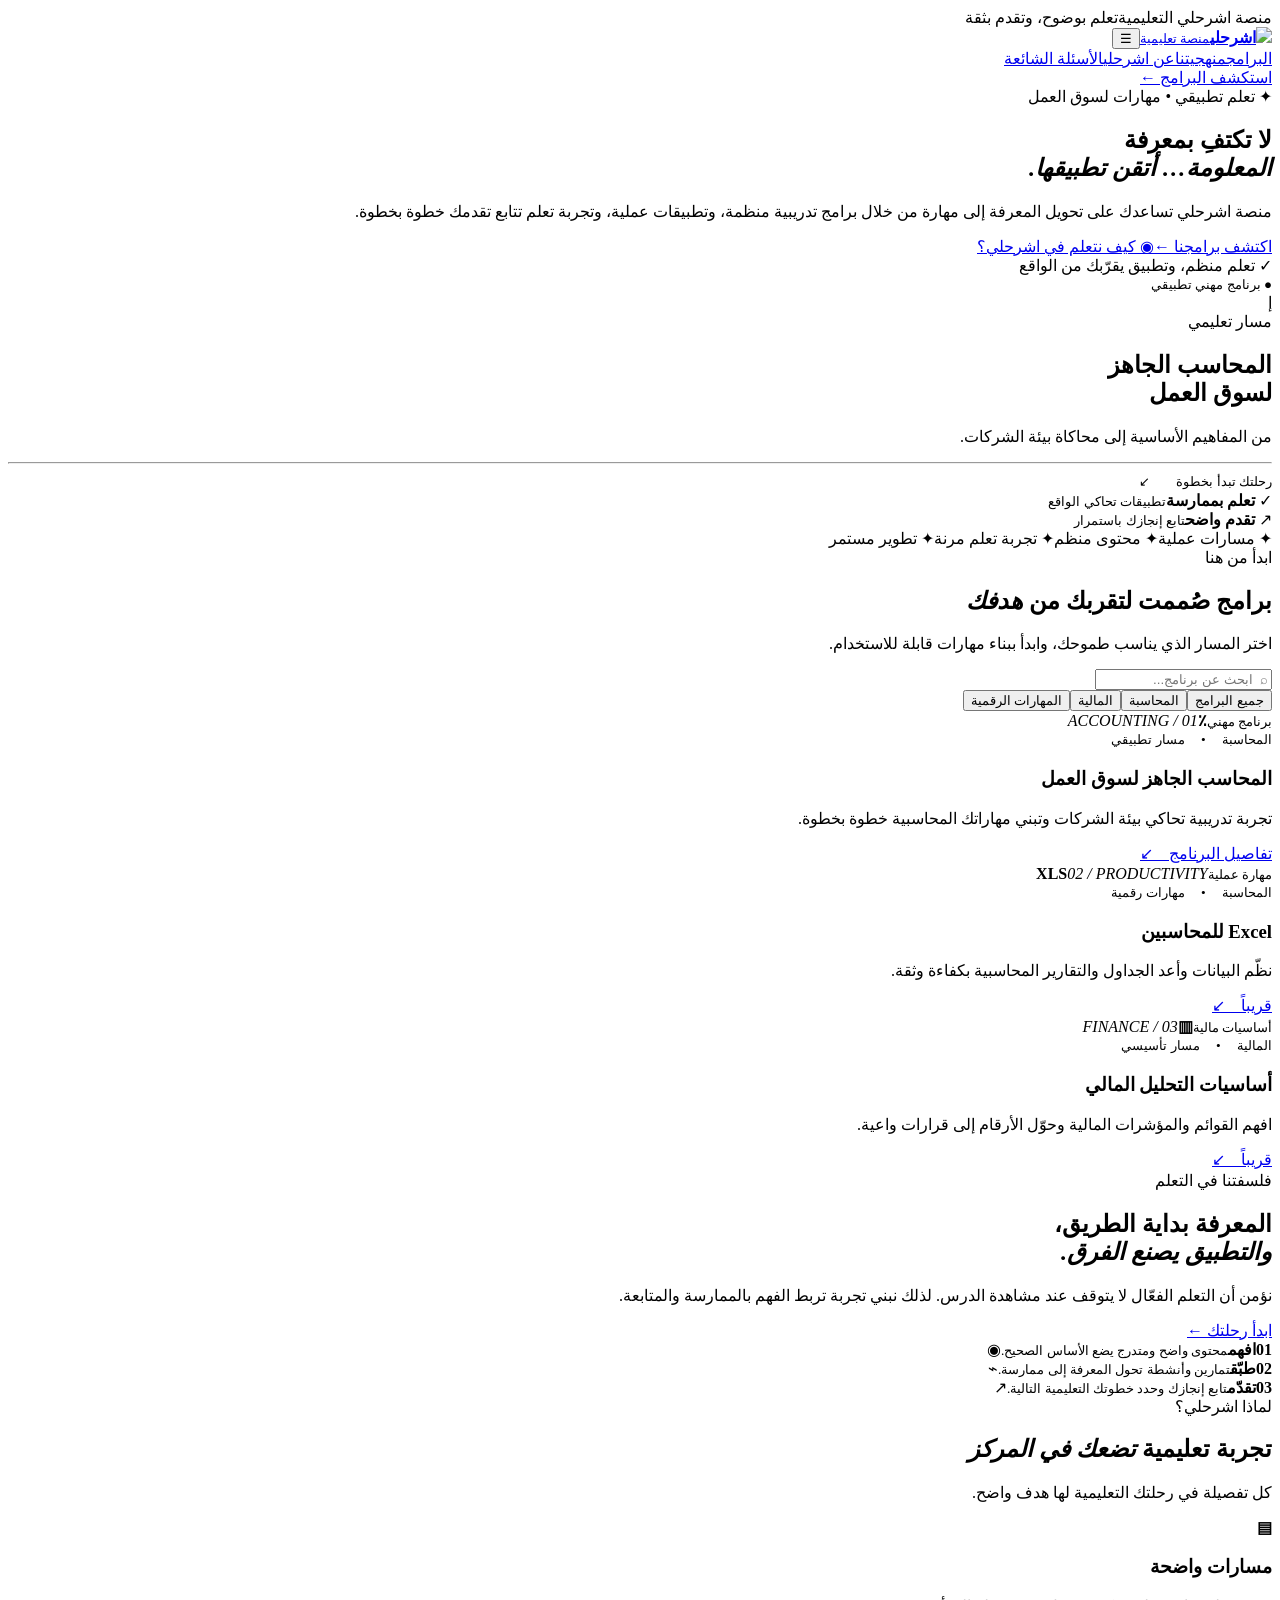
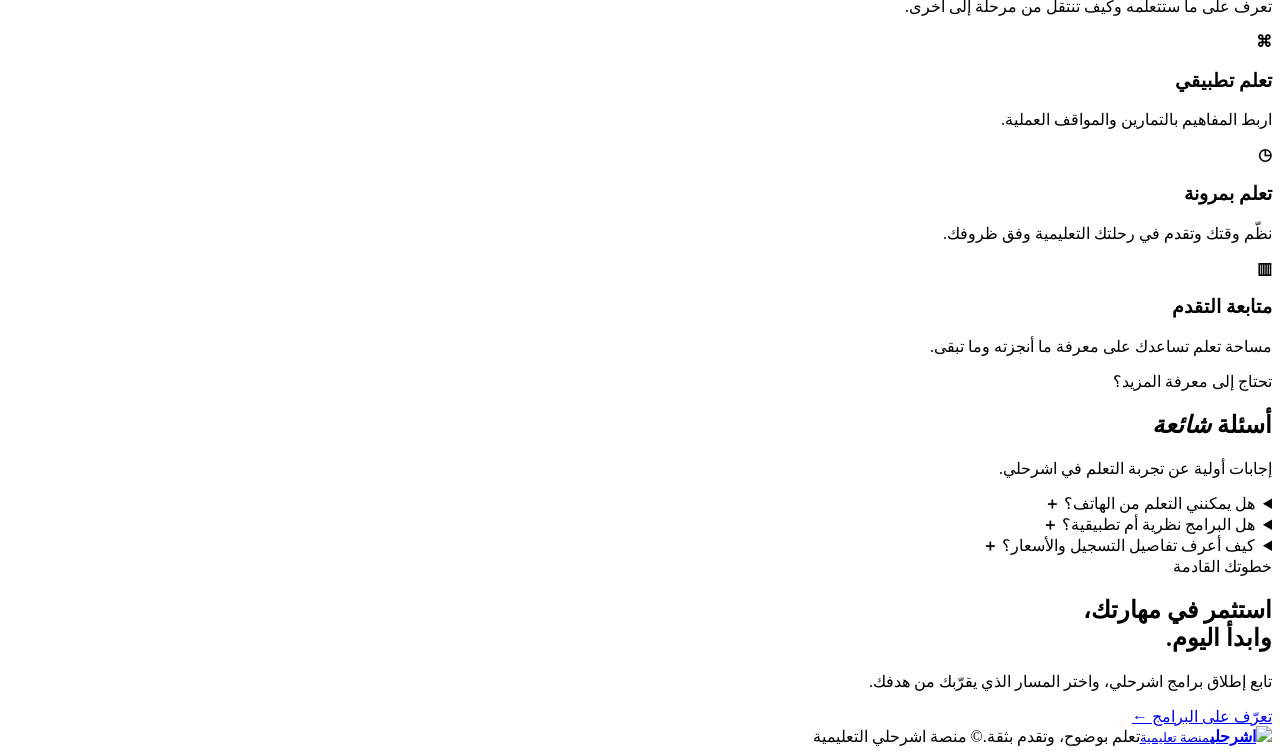
==== index.html @ 9dc8c668 "Build Eshrahli website preview" ====
<!doctype html><html lang="ar" dir="rtl"><head><meta charset="utf-8"><meta name="viewport" content="width=device-width,initial-scale=1"><meta name="theme-color" content="#0b2343"><meta name="description" content="منصة اشرحلي التعليمية"><title>اشرحلي | منصة التعليم والتدريب</title><link rel="icon" href="assets/mark.svg"><link rel="stylesheet" href="styles.css"></head><body>
<div class="top"><div class="wrap topin"><span>منصة اشرحلي التعليمية</span><span>تعلم بوضوح، وتقدم بثقة</span></div></div>
<header><div class="wrap nav"><a class="brand" href="#"><img src="assets/mark.svg"><span><b>اشرحلي</b><small>منصة تعليمية</small></span></a><button id="menu" aria-label="القائمة">☰</button><nav id="links"><a href="#programs">البرامج</a><a href="#method">منهجيتنا</a><a href="#about">عن اشرحلي</a><a href="#faq">الأسئلة الشائعة</a></nav><a class="btn primary navcta" href="#programs">استكشف البرامج ←</a></div></header>
<main><section class="hero"><div class="wrap herogrid"><div class="copy"><span class="tag">✦ تعلم تطبيقي • مهارات لسوق العمل</span><h1>لا تكتفِ بمعرفة<br><em>المعلومة… أتقن تطبيقها.</em></h1><p>منصة اشرحلي تساعدك على تحويل المعرفة إلى مهارة من خلال برامج تدريبية منظمة، وتطبيقات عملية، وتجربة تعلم تتابع تقدمك خطوة بخطوة.</p><div class="actions"><a class="btn primary" href="#programs">اكتشف برامجنا ←</a><a class="plain" href="#method">◉ كيف نتعلم في اشرحلي؟</a></div><div class="proof"><span>✓</span> تعلم منظم، وتطبيق يقرّبك من الواقع</div></div><div class="visual"><div class="ring r1"></div><div class="ring r2"></div><div class="study"><small>● برنامج مهني تطبيقي</small><div class="symbol">إ</div><label>مسار تعليمي</label><h2>المحاسب الجاهز<br>لسوق العمل</h2><p>من المفاهيم الأساسية إلى محاكاة بيئة الشركات.</p><hr><small>رحلتك تبدأ بخطوة　　↙</small></div><div class="float f1">✓ <span><b>تعلم بممارسة</b><small>تطبيقات تحاكي الواقع</small></span></div><div class="float f2">↗ <span><b>تقدم واضح</b><small>تابع إنجازك باستمرار</small></span></div></div></div><div class="bottom"><div class="wrap bottomin"><span>✦ مسارات عملية</span><span>✦ محتوى منظم</span><span>✦ تجربة تعلم مرنة</span><span>✦ تطوير مستمر</span></div></div></section>
<section class="section" id="programs"><div class="wrap"><div class="heading"><div><label>ابدأ من هنا</label><h2>برامج صُممت لتقربك من <em>هدفك</em></h2><p>اختر المسار الذي يناسب طموحك، وابدأ ببناء مهارات قابلة للاستخدام.</p></div><input id="search" placeholder="⌕  ابحث عن برنامج..."></div><div class="filters"><button class="active" data-filter="all">جميع البرامج</button><button data-filter="accounting">المحاسبة</button><button data-filter="finance">المالية</button><button data-filter="digital">المهارات الرقمية</button></div><div class="cards" id="cards">
<article data-cat="accounting" data-name="المحاسب الجاهز لسوق العمل المحاسبة"><div class="art a1"><small>برنامج مهني</small><strong>٪</strong><i>01 / ACCOUNTING</i></div><div class="info"><small>المحاسبة　 •　 مسار تطبيقي</small><h3>المحاسب الجاهز لسوق العمل</h3><p>تجربة تدريبية تحاكي بيئة الشركات وتبني مهاراتك المحاسبية خطوة بخطوة.</p><a href="#join">تفاصيل البرنامج　↙</a></div></article>
<article data-cat="accounting" data-name="excel للمحاسبين"><div class="art a2"><small>مهارة عملية</small><strong>X<span>LS</span></strong><i>02 / PRODUCTIVITY</i></div><div class="info"><small>المحاسبة　 •　 مهارات رقمية</small><h3>Excel للمحاسبين</h3><p>نظّم البيانات وأعد الجداول والتقارير المحاسبية بكفاءة وثقة.</p><a href="#join">قريباً　↙</a></div></article>
<article data-cat="finance" data-name="أساسيات التحليل المالي"><div class="art a3"><small>أساسيات مالية</small><strong>▥</strong><i>03 / FINANCE</i></div><div class="info"><small>المالية　 •　 مسار تأسيسي</small><h3>أساسيات التحليل المالي</h3><p>افهم القوائم والمؤشرات المالية وحوّل الأرقام إلى قرارات واعية.</p><a href="#join">قريباً　↙</a></div></article></div><p id="empty" hidden>لا توجد برامج تطابق بحثك حالياً.</p></div></section>
<section class="method" id="method"><div class="wrap methodgrid"><div><label>فلسفتنا في التعلم</label><h2>المعرفة بداية الطريق،<br><em>والتطبيق يصنع الفرق.</em></h2><p>نؤمن أن التعلم الفعّال لا يتوقف عند مشاهدة الدرس. لذلك نبني تجربة تربط الفهم بالممارسة والمتابعة.</p><a class="btn light" href="#join">ابدأ رحلتك ←</a></div><div class="steps"><article><b>01</b><span><strong>افهم</strong><small>محتوى واضح ومتدرج يضع الأساس الصحيح.</small></span>◉</article><article><b>02</b><span><strong>طبّق</strong><small>تمارين وأنشطة تحول المعرفة إلى ممارسة.</small></span>⌁</article><article><b>03</b><span><strong>تقدّم</strong><small>تابع إنجازك وحدد خطوتك التعليمية التالية.</small></span>↗</article></div></div></section>
<section class="section why" id="about"><div class="wrap"><div class="center"><label>لماذا اشرحلي؟</label><h2>تجربة تعليمية <em>تضعك في المركز</em></h2><p>كل تفصيلة في رحلتك التعليمية لها هدف واضح.</p></div><div class="benefits"><article><b>▤</b><h3>مسارات واضحة</h3><p>تعرف على ما ستتعلمه وكيف تنتقل من مرحلة إلى أخرى.</p></article><article><b>⌘</b><h3>تعلم تطبيقي</h3><p>اربط المفاهيم بالتمارين والمواقف العملية.</p></article><article><b>◷</b><h3>تعلم بمرونة</h3><p>نظّم وقتك وتقدم في رحلتك التعليمية وفق ظروفك.</p></article><article><b>▥</b><h3>متابعة التقدم</h3><p>مساحة تعلم تساعدك على معرفة ما أنجزته وما تبقى.</p></article></div></div></section>
<section class="section faq" id="faq"><div class="wrap faqgrid"><div><label>تحتاج إلى معرفة المزيد؟</label><h2>أسئلة <em>شائعة</em></h2><p>إجابات أولية عن تجربة التعلم في اشرحلي.</p></div><div><details><summary>هل يمكنني التعلم من الهاتف؟ <b>＋</b></summary><p>يجري تصميم المنصة لتكون متوافقة مع الهواتف والأجهزة اللوحية وأجهزة الكمبيوتر.</p></details><details><summary>هل البرامج نظرية أم تطبيقية؟ <b>＋</b></summary><p>توجه اشرحلي هو الجمع بين الشرح المنظم والتطبيق العملي، وتختلف التفاصيل بحسب كل برنامج.</p></details><details><summary>كيف أعرف تفاصيل التسجيل والأسعار؟ <b>＋</b></summary><p>ستُعرض تفاصيل التسجيل والأسعار عند اعتماد البرامج وفتح التسجيل رسمياً.</p></details></div></div></section>
<section class="join" id="join"><div class="wrap joinbox"><div><label>خطوتك القادمة</label><h2>استثمر في مهارتك،<br>وابدأ اليوم.</h2><p>تابع إطلاق برامج اشرحلي، واختر المسار الذي يقرّبك من هدفك.</p></div><a class="btn light" href="#programs">تعرّف على البرامج ←</a></div></section></main>
<footer><div class="wrap foot"><a class="brand" href="#"><img src="assets/mark.svg"><span><b>اشرحلي</b><small>منصة تعليمية</small></span></a><span>تعلم بوضوح، وتقدم بثقة.</span><span>© <b id="year"></b> منصة اشرحلي التعليمية</span></div></footer><div class="toast" id="toast"></div><script src="app.js"></script></body></html>
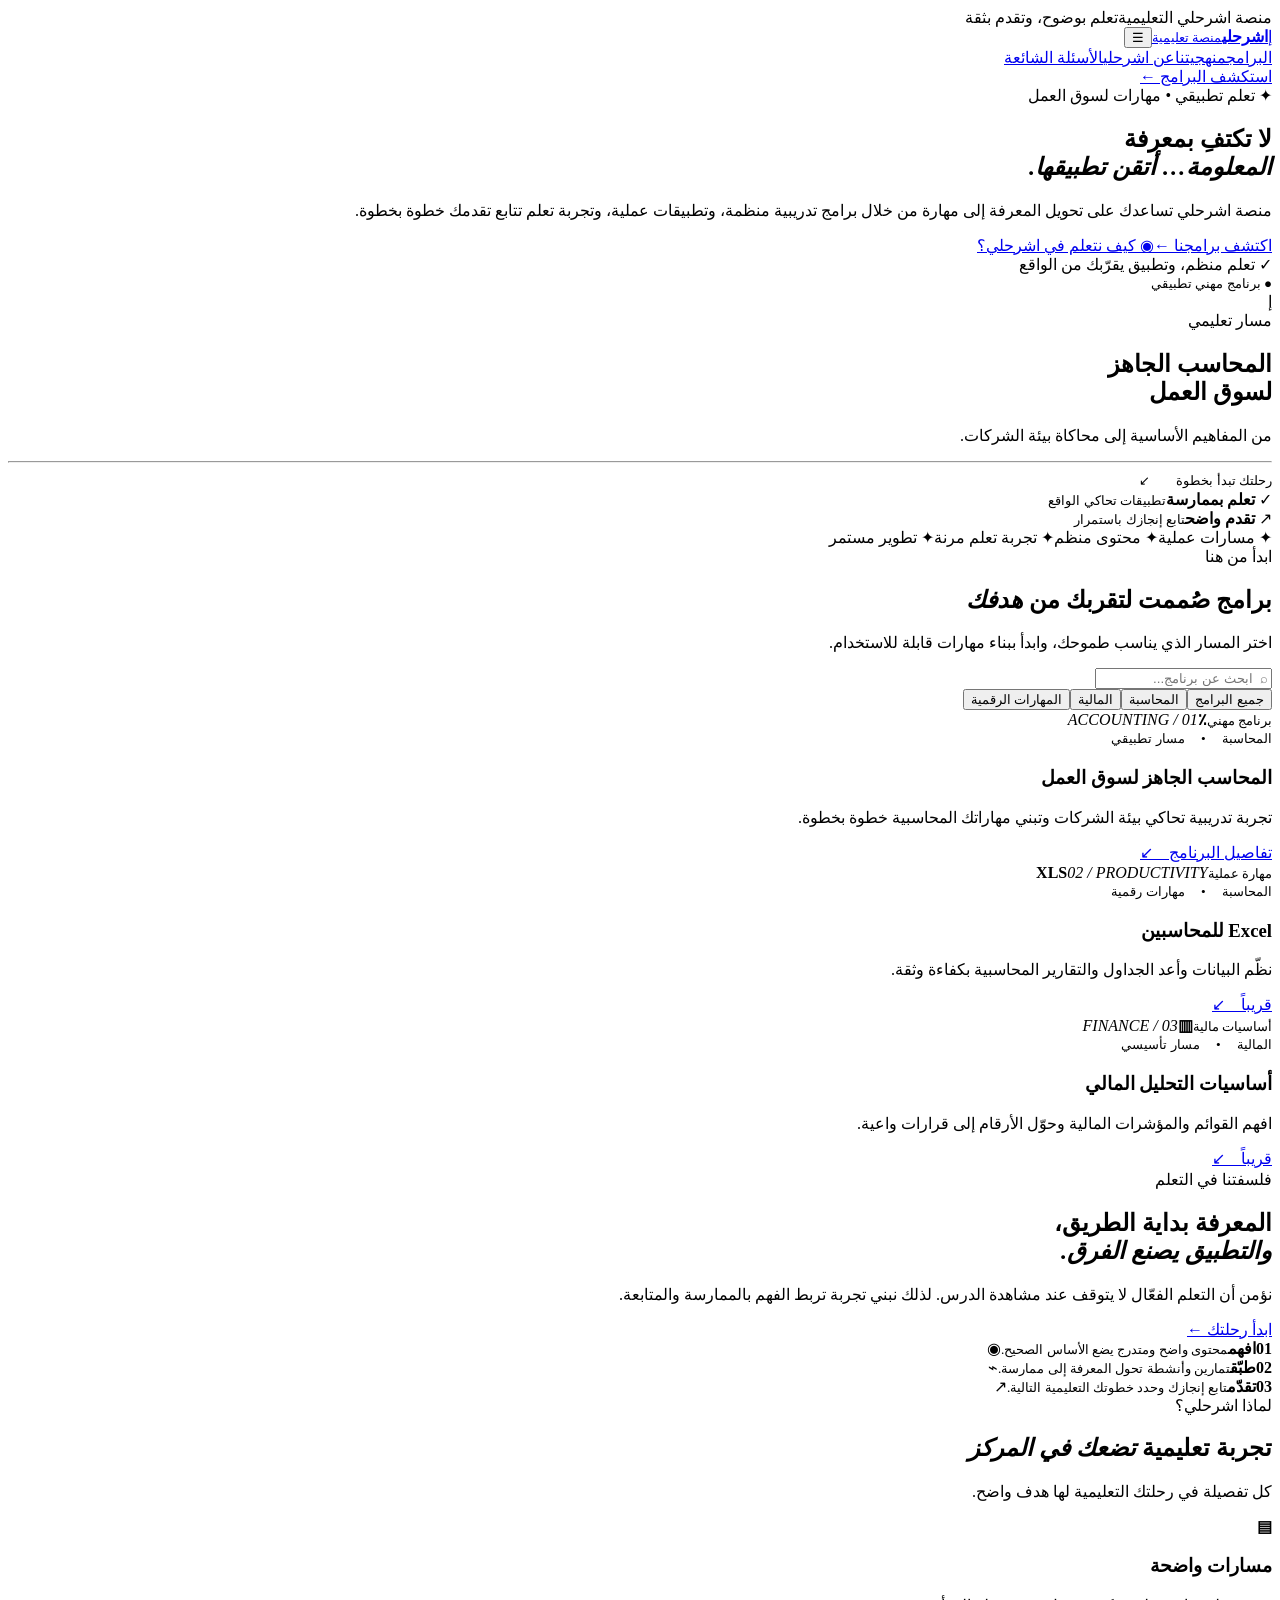
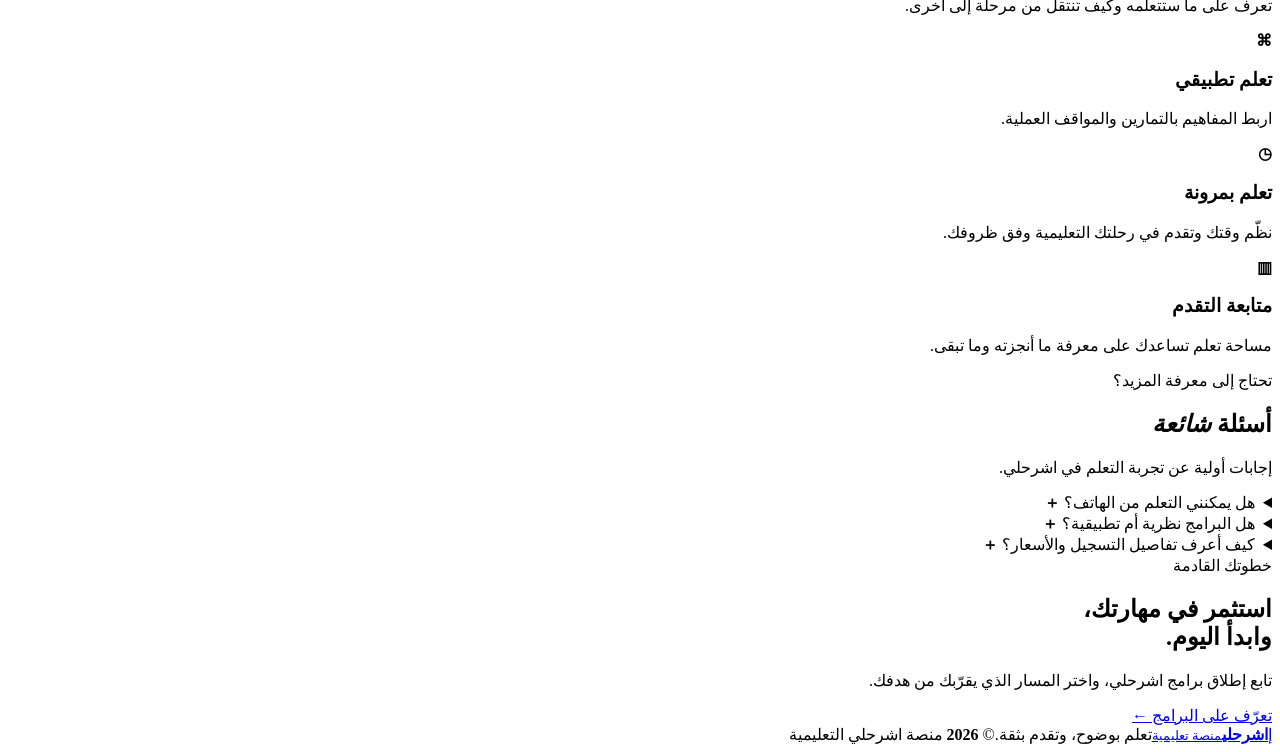
==== commit 0daf365b: "Make Eshrahli preview self-contained for reliable GitHub Pages loading" ====
--- a/index.html
+++ b/index.html
@@ -1,6 +1,9 @@
-<!doctype html><html lang="ar" dir="rtl"><head><meta charset="utf-8"><meta name="viewport" content="width=device-width,initial-scale=1"><meta name="theme-color" content="#0b2343"><meta name="description" content="منصة اشرحلي التعليمية"><title>اشرحلي | منصة التعليم والتدريب</title><link rel="icon" href="assets/mark.svg"><link rel="stylesheet" href="styles.css"></head><body>
+<!doctype html><html lang="ar" dir="rtl"><head><meta charset="utf-8"><meta name="viewport" content="width=device-width,initial-scale=1"><meta name="theme-color" content="#0b2343"><meta name="description" content="منصة اشرحلي التعليمية"><title>اشرحلي | منصة التعليم والتدريب</title><style>
+500;600;700&display=swap');:root{--n:#0b2343;--b:#1769aa;--a:#20c7c1;--ink:#17283e;--muted:#718096;--line:#e7edf4}*{box-sizing:border-box}html{scroll-behavior:smooth;scroll-padding-top:90px}body{margin:0;font-family:'IBM Plex Sans Arabic',Tahoma,sans-serif;color:var(--ink)}a{text-decoration:none;color:inherit}.wrap{width:min(1160px,calc(100% - 40px));margin:auto}.top{background:#071a32;color:#c6d5e6;font-size:11px}.topin{height:32px;display:flex;justify-content:space-between;align-items:center}header{height:78px;background:#fff;position:sticky;top:0;z-index:10;border-bottom:1px solid #edf1f6}.nav{height:100%;display:flex;align-items:center;justify-content:space-between;gap:24px}.brand{display:flex;align-items:center;gap:9px;color:var(--n)}.brand img{width:46px;height:46px}.brand b,.brand small{display:block}.brand b{font-size:20px}.brand small{font-size:10px;color:#8392a3}.nav nav{display:flex;gap:28px;font-size:13px;color:#596a7d}.nav nav a:hover{color:var(--b)}#menu{display:none}.btn{display:inline-flex;align-items:center;justify-content:center;padding:12px 19px;border-radius:8px;font-size:13px;font-weight:600}.primary{background:var(--b);color:white;box-shadow:0 8px 20px #1769aa26}.hero{background:linear-gradient(115deg,#f4f8fc,#e8f4f5);position:relative;overflow:hidden;padding-top:70px}.herogrid{display:grid;grid-template-columns:1fr .9fr;gap:50px;align-items:center;padding-bottom:65px}.tag{font-size:12px;color:#2873a6;background:#fff;padding:8px 13px;border-radius:30px}.copy h1{font-size:clamp(36px,4.7vw,57px);line-height:1.4;color:var(--n);margin:24px 0 14px}.copy h1 em,.heading h2 em,.method h2 em,.center h2 em,.faq h2 em{font-style:normal;color:#138e9b}.copy p{font-size:15px;line-height:2.1;color:#68798d;max-width:560px}.actions{display:flex;align-items:center;gap:22px;margin-top:25px}.plain{font-size:12px;color:#42566e}.proof{margin-top:35px;color:#7b8999;font-size:11px}.proof span{color:#159d86;background:#e1f6ef;border-radius:50%;padding:5px 8px;margin-left:8px}.visual{height:400px;position:relative;display:grid;place-items:center}.ring{position:absolute;border:1px solid #bdd8e4;border-radius:50%;width:420px;height:285px;transform:rotate(-22deg)}.r2{width:345px;height:235px;transform:rotate(28deg);border-color:#b5e0dd}.study{width:275px;min-height:310px;background:linear-gradient(145deg,#0c2b50,#164a78);color:#fff;border-radius:18px;padding:22px;z-index:1;transform:rotate(-4deg);box-shadow:0 28px 60px #102f5140}.study small{color:#b9d9e6;font-size:10px}.symbol{width:62px;height:62px;border-radius:15px;background:linear-gradient(140deg,#24c8c1,#1673a8);display:grid;place-items:center;font-size:35px;margin:25px 0 12px}.study label,.method label,.join label{color:#62d1ca;font-size:11px}.study h2{font-size:24px;line-height:1.5;margin:5px 0}.study p{font-size:11px;color:#bed0df;line-height:1.8}.study hr{border:0;border-top:1px solid #ffffff25;margin:18px 0}.float{position:absolute;z-index:2;background:white;border:1px solid #e8eef3;border-radius:11px;padding:12px;box-shadow:0 13px 35px #173a5919;color:#159d91;font-size:18px;display:flex;gap:10px;align-items:center}.float span b,.float span small{display:block}.float span b{font-size:11px;color:var(--n)}.float span small{font-size:9px;color:#8291a2}.f1{top:48px;right:0}.f2{bottom:35px;left:0}.bottom{background:white;border-top:1px solid #e8eef3}.bottomin{height:60px;display:flex;align-items:center;justify-content:space-around;color:#718399;font-size:11px}.section{padding:80px 0}.heading{display:flex;align-items:end;justify-content:space-between}.heading label,.center label,.faq label{font-size:12px;color:#2873a6;font-weight:bold}.heading h2,.center h2,.faq h2{font-size:32px;color:var(--n);margin:8px 0}.heading p,.center p,.faq p{font-size:13px;color:#78879a}.heading input{width:220px;padding:12px;border:1px solid var(--line);border-radius:8px;font:inherit;font-size:12px}.filters{display:flex;gap:8px;margin:25px 0 18px}.filters button{border:1px solid var(--line);background:white;color:#718096;border-radius:7px;padding:8px 15px;font:inherit;font-size:11px}.filters button.active{background:var(--n);color:white}.cards{display:grid;grid-template-columns:repeat(3,1fr);gap:18px}.cards article{border:1px solid #e8edf3;border-radius:12px;overflow:hidden}.art{height:180px;position:relative;display:grid;place-items:center;color:#fff}.art small{position:absolute;top:14px;right:15px;font-size:10px}.art strong{font-size:65px}.art strong span{font-size:25px}.art i{position:absolute;bottom:12px;left:13px;font:9px Arial;letter-spacing:2px;color:#ffffff90}.a1{background:linear-gradient(135deg,#0d2c4f,#17618b)}.a2{background:linear-gradient(135deg,#123c46,#168a7f)}.a3{background:linear-gradient(135deg,#302e5b,#6268a0)}.info{padding:18px}.info small{font-size:10px;color:#8996a6}.info h3{font-size:17px;color:var(--n);margin:10px 0}.info p{font-size:11px;color:#7a899b;line-height:1.9;min-height:42px}.info a{display:block;border-top:1px solid #edf1f5;padding-top:12px;color:#2879a5;font-size:11px}.method{background:var(--n);color:white;padding:75px 0}.methodgrid{display:grid;grid-template-columns:1fr 1fr;gap:90px}.method h2{font-size:34px;line-height:1.5}.method h2 em{color:#54d2cb}.method p{color:#b4c5d7;line-height:2;font-size:13px;max-width:430px;margin-bottom:25px}.light{background:#fff;color:var(--n)}.steps{border-top:1px solid #ffffff25}.steps article{display:grid;grid-template-columns:35px 1fr 30px;gap:15px;align-items:center;padding:20px 0;border-bottom:1px solid #ffffff25}.steps article>b{color:#5ad1cb;font-size:12px}.steps article strong,.steps article small{display:block}.steps article small{color:#a9bbce;font-size:11px;margin-top:4px}.steps article{color:#6adbd3}.why{background:#f7f9fc}.center{text-align:center}.benefits{display:grid;grid-template-columns:repeat(4,1fr);gap:14px;margin-top:35px}.benefits article{background:#fff;border:1px solid #e8edf3;border-radius:12px;padding:21px}.benefits article>b{display:grid;place-items:center;width:40px;height:40px;background:#e8f5f6;color:#138c96;border-radius:10px;font-size:20px}.benefits h3{font-size:14px;color:var(--n)}.benefits p{font-size:11px;color:#7a899a;line-height:1.9}.faqgrid{display:grid;grid-template-columns:.7fr 1.3fr;gap:75px}.faq details{border-bottom:1px solid var(--line);padding:17px 0}.faq summary{cursor:pointer;list-style:none;display:flex;justify-content:space-between;font-size:13px;font-weight:600;color:#213953}.faq summary::-webkit-details-marker{display:none}.faq details p{font-size:11px;line-height:1.9}.join{padding:0 0 70px}.joinbox{background:linear-gradient(110deg,#0c294a,#125078);border-radius:16px;padding:40px 50px;color:white;display:flex;align-items:center;justify-content:space-between}.join h2{font-size:30px;line-height:1.4;margin:8px 0}.join p{font-size:12px;color:#c0d2e2}footer{background:#071a31;color:#b8c9d9;padding:25px 0}.foot{display:flex;align-items:center;justify-content:space-between;font-size:11px}.foot .brand{color:white}.toast{position:fixed;bottom:20px;right:50%;transform:translateX(50%);background:#092746;color:white;padding:12px 18px;border-radius:8px;font-size:12px;display:none}.toast.show{display:block}@media(max-width:800px){.nav nav{gap:12px}.navcta{display:none}.herogrid{gap:15px}.methodgrid{gap:35px}.benefits{grid-template-columns:repeat(2,1fr)}}@media(max-width:640px){.wrap{width:calc(100% - 32px)}.topin{font-size:9px}header{height:66px}.nav nav{display:none;position:absolute;top:66px;right:0;left:0;background:white;padding:20px;flex-direction:column}.nav nav.open{display:flex}#menu{display:block;margin-right:auto;background:none;border:0;font-size:24px;color:var(--n)}.herogrid{grid-template-columns:1fr;padding-bottom:35px}.hero{padding-top:45px}.copy h1{font-size:38px}.copy p{font-size:13px}.actions{flex-wrap:wrap;gap:14px}.visual{height:340px}.ring{width:320px;height:230px}.r2{width:280px;height:190px}.study{transform:scale(.88) rotate(-4deg)}.f1{right:0;top:22px}.f2{left:0;bottom:22px}.bottomin{height:auto;padding:15px 0;display:grid;grid-template-columns:1fr 1fr;gap:10px}.section{padding:55px 0}.heading{display:block}.heading h2,.center h2,.faq h2{font-size:26px}.heading input{width:100%;margin-top:12px}.cards{grid-template-columns:1fr}.methodgrid,.faqgrid{grid-template-columns:1fr;gap:28px}.method{padding:55px 0}.benefits{grid-template-columns:1fr 1fr;gap:9px}.benefits article{padding:15px}.joinbox{padding:28px 22px;display:block}.joinbox .btn{margin-top:18px}.foot{flex-wrap:wrap;gap:15px}.foot>span{width:100%}}
+.brandmark{display:grid;place-items:center;width:46px;height:46px;border-radius:14px;background:linear-gradient(140deg,#20c7c1,#1265a3);color:#fff;font-size:27px;font-weight:700;box-shadow:0 5px 14px #1265a333}
+</style></head><body>
 <div class="top"><div class="wrap topin"><span>منصة اشرحلي التعليمية</span><span>تعلم بوضوح، وتقدم بثقة</span></div></div>
-<header><div class="wrap nav"><a class="brand" href="#"><img src="assets/mark.svg"><span><b>اشرحلي</b><small>منصة تعليمية</small></span></a><button id="menu" aria-label="القائمة">☰</button><nav id="links"><a href="#programs">البرامج</a><a href="#method">منهجيتنا</a><a href="#about">عن اشرحلي</a><a href="#faq">الأسئلة الشائعة</a></nav><a class="btn primary navcta" href="#programs">استكشف البرامج ←</a></div></header>
+<header><div class="wrap nav"><a class="brand" href="#"><span class="brandmark">إ</span><span><b>اشرحلي</b><small>منصة تعليمية</small></span></a><button id="menu" aria-label="القائمة">☰</button><nav id="links"><a href="#programs">البرامج</a><a href="#method">منهجيتنا</a><a href="#about">عن اشرحلي</a><a href="#faq">الأسئلة الشائعة</a></nav><a class="btn primary navcta" href="#programs">استكشف البرامج ←</a></div></header>
 <main><section class="hero"><div class="wrap herogrid"><div class="copy"><span class="tag">✦ تعلم تطبيقي • مهارات لسوق العمل</span><h1>لا تكتفِ بمعرفة<br><em>المعلومة… أتقن تطبيقها.</em></h1><p>منصة اشرحلي تساعدك على تحويل المعرفة إلى مهارة من خلال برامج تدريبية منظمة، وتطبيقات عملية، وتجربة تعلم تتابع تقدمك خطوة بخطوة.</p><div class="actions"><a class="btn primary" href="#programs">اكتشف برامجنا ←</a><a class="plain" href="#method">◉ كيف نتعلم في اشرحلي؟</a></div><div class="proof"><span>✓</span> تعلم منظم، وتطبيق يقرّبك من الواقع</div></div><div class="visual"><div class="ring r1"></div><div class="ring r2"></div><div class="study"><small>● برنامج مهني تطبيقي</small><div class="symbol">إ</div><label>مسار تعليمي</label><h2>المحاسب الجاهز<br>لسوق العمل</h2><p>من المفاهيم الأساسية إلى محاكاة بيئة الشركات.</p><hr><small>رحلتك تبدأ بخطوة　　↙</small></div><div class="float f1">✓ <span><b>تعلم بممارسة</b><small>تطبيقات تحاكي الواقع</small></span></div><div class="float f2">↗ <span><b>تقدم واضح</b><small>تابع إنجازك باستمرار</small></span></div></div></div><div class="bottom"><div class="wrap bottomin"><span>✦ مسارات عملية</span><span>✦ محتوى منظم</span><span>✦ تجربة تعلم مرنة</span><span>✦ تطوير مستمر</span></div></div></section>
 <section class="section" id="programs"><div class="wrap"><div class="heading"><div><label>ابدأ من هنا</label><h2>برامج صُممت لتقربك من <em>هدفك</em></h2><p>اختر المسار الذي يناسب طموحك، وابدأ ببناء مهارات قابلة للاستخدام.</p></div><input id="search" placeholder="⌕  ابحث عن برنامج..."></div><div class="filters"><button class="active" data-filter="all">جميع البرامج</button><button data-filter="accounting">المحاسبة</button><button data-filter="finance">المالية</button><button data-filter="digital">المهارات الرقمية</button></div><div class="cards" id="cards">
 <article data-cat="accounting" data-name="المحاسب الجاهز لسوق العمل المحاسبة"><div class="art a1"><small>برنامج مهني</small><strong>٪</strong><i>01 / ACCOUNTING</i></div><div class="info"><small>المحاسبة　 •　 مسار تطبيقي</small><h3>المحاسب الجاهز لسوق العمل</h3><p>تجربة تدريبية تحاكي بيئة الشركات وتبني مهاراتك المحاسبية خطوة بخطوة.</p><a href="#join">تفاصيل البرنامج　↙</a></div></article>
@@ -10,4 +13,6 @@
 <section class="section why" id="about"><div class="wrap"><div class="center"><label>لماذا اشرحلي؟</label><h2>تجربة تعليمية <em>تضعك في المركز</em></h2><p>كل تفصيلة في رحلتك التعليمية لها هدف واضح.</p></div><div class="benefits"><article><b>▤</b><h3>مسارات واضحة</h3><p>تعرف على ما ستتعلمه وكيف تنتقل من مرحلة إلى أخرى.</p></article><article><b>⌘</b><h3>تعلم تطبيقي</h3><p>اربط المفاهيم بالتمارين والمواقف العملية.</p></article><article><b>◷</b><h3>تعلم بمرونة</h3><p>نظّم وقتك وتقدم في رحلتك التعليمية وفق ظروفك.</p></article><article><b>▥</b><h3>متابعة التقدم</h3><p>مساحة تعلم تساعدك على معرفة ما أنجزته وما تبقى.</p></article></div></div></section>
 <section class="section faq" id="faq"><div class="wrap faqgrid"><div><label>تحتاج إلى معرفة المزيد؟</label><h2>أسئلة <em>شائعة</em></h2><p>إجابات أولية عن تجربة التعلم في اشرحلي.</p></div><div><details><summary>هل يمكنني التعلم من الهاتف؟ <b>＋</b></summary><p>يجري تصميم المنصة لتكون متوافقة مع الهواتف والأجهزة اللوحية وأجهزة الكمبيوتر.</p></details><details><summary>هل البرامج نظرية أم تطبيقية؟ <b>＋</b></summary><p>توجه اشرحلي هو الجمع بين الشرح المنظم والتطبيق العملي، وتختلف التفاصيل بحسب كل برنامج.</p></details><details><summary>كيف أعرف تفاصيل التسجيل والأسعار؟ <b>＋</b></summary><p>ستُعرض تفاصيل التسجيل والأسعار عند اعتماد البرامج وفتح التسجيل رسمياً.</p></details></div></div></section>
 <section class="join" id="join"><div class="wrap joinbox"><div><label>خطوتك القادمة</label><h2>استثمر في مهارتك،<br>وابدأ اليوم.</h2><p>تابع إطلاق برامج اشرحلي، واختر المسار الذي يقرّبك من هدفك.</p></div><a class="btn light" href="#programs">تعرّف على البرامج ←</a></div></section></main>
-<footer><div class="wrap foot"><a class="brand" href="#"><img src="assets/mark.svg"><span><b>اشرحلي</b><small>منصة تعليمية</small></span></a><span>تعلم بوضوح، وتقدم بثقة.</span><span>© <b id="year"></b> منصة اشرحلي التعليمية</span></div></footer><div class="toast" id="toast"></div><script src="app.js"></script></body></html>+<footer><div class="wrap foot"><a class="brand" href="#"><span class="brandmark">إ</span><span><b>اشرحلي</b><small>منصة تعليمية</small></span></a><span>تعلم بوضوح، وتقدم بثقة.</span><span>© <b id="year"></b> منصة اشرحلي التعليمية</span></div></footer><div class="toast" id="toast"></div><script>
+document.getElementById('year').textContent=new Date().getFullYear();const menu=document.getElementById('menu'),links=document.getElementById('links');menu.addEventListener('click',()=>links.classList.toggle('open'));links.querySelectorAll('a').forEach(a=>a.addEventListener('click',()=>links.classList.remove('open')));let cat='all';const search=document.getElementById('search');function filter(){let n=0;document.querySelectorAll('#cards article').forEach(c=>{const ok=(cat==='all'||c.dataset.cat===cat)&&c.dataset.name.includes(search.value.trim().toLowerCase());c.hidden=!ok;if(ok)n++});document.getElementById('empty').hidden=n>0}document.querySelectorAll('.filters button').forEach(b=>b.addEventListener('click',()=>{document.querySelectorAll('.filters button').forEach(x=>x.classList.remove('active'));b.classList.add('active');cat=b.dataset.filter;filter()}));search.addEventListener('input',filter);document.querySelectorAll('a[href="#join"]').forEach(a=>a.addEventListener('click',()=>{const t=document.getElementById('toast');t.textContent='سيتم فتح التسجيل وتفاصيل البرنامج عند إطلاقها.';t.classList.add('show');setTimeout(()=>t.classList.remove('show'),2600)}));document.querySelectorAll('.faq details').forEach(d=>d.addEventListener('toggle',()=>{if(d.open)document.querySelectorAll('.faq details').forEach(x=>{if(x!==d)x.open=false})}));
+</script></body></html>
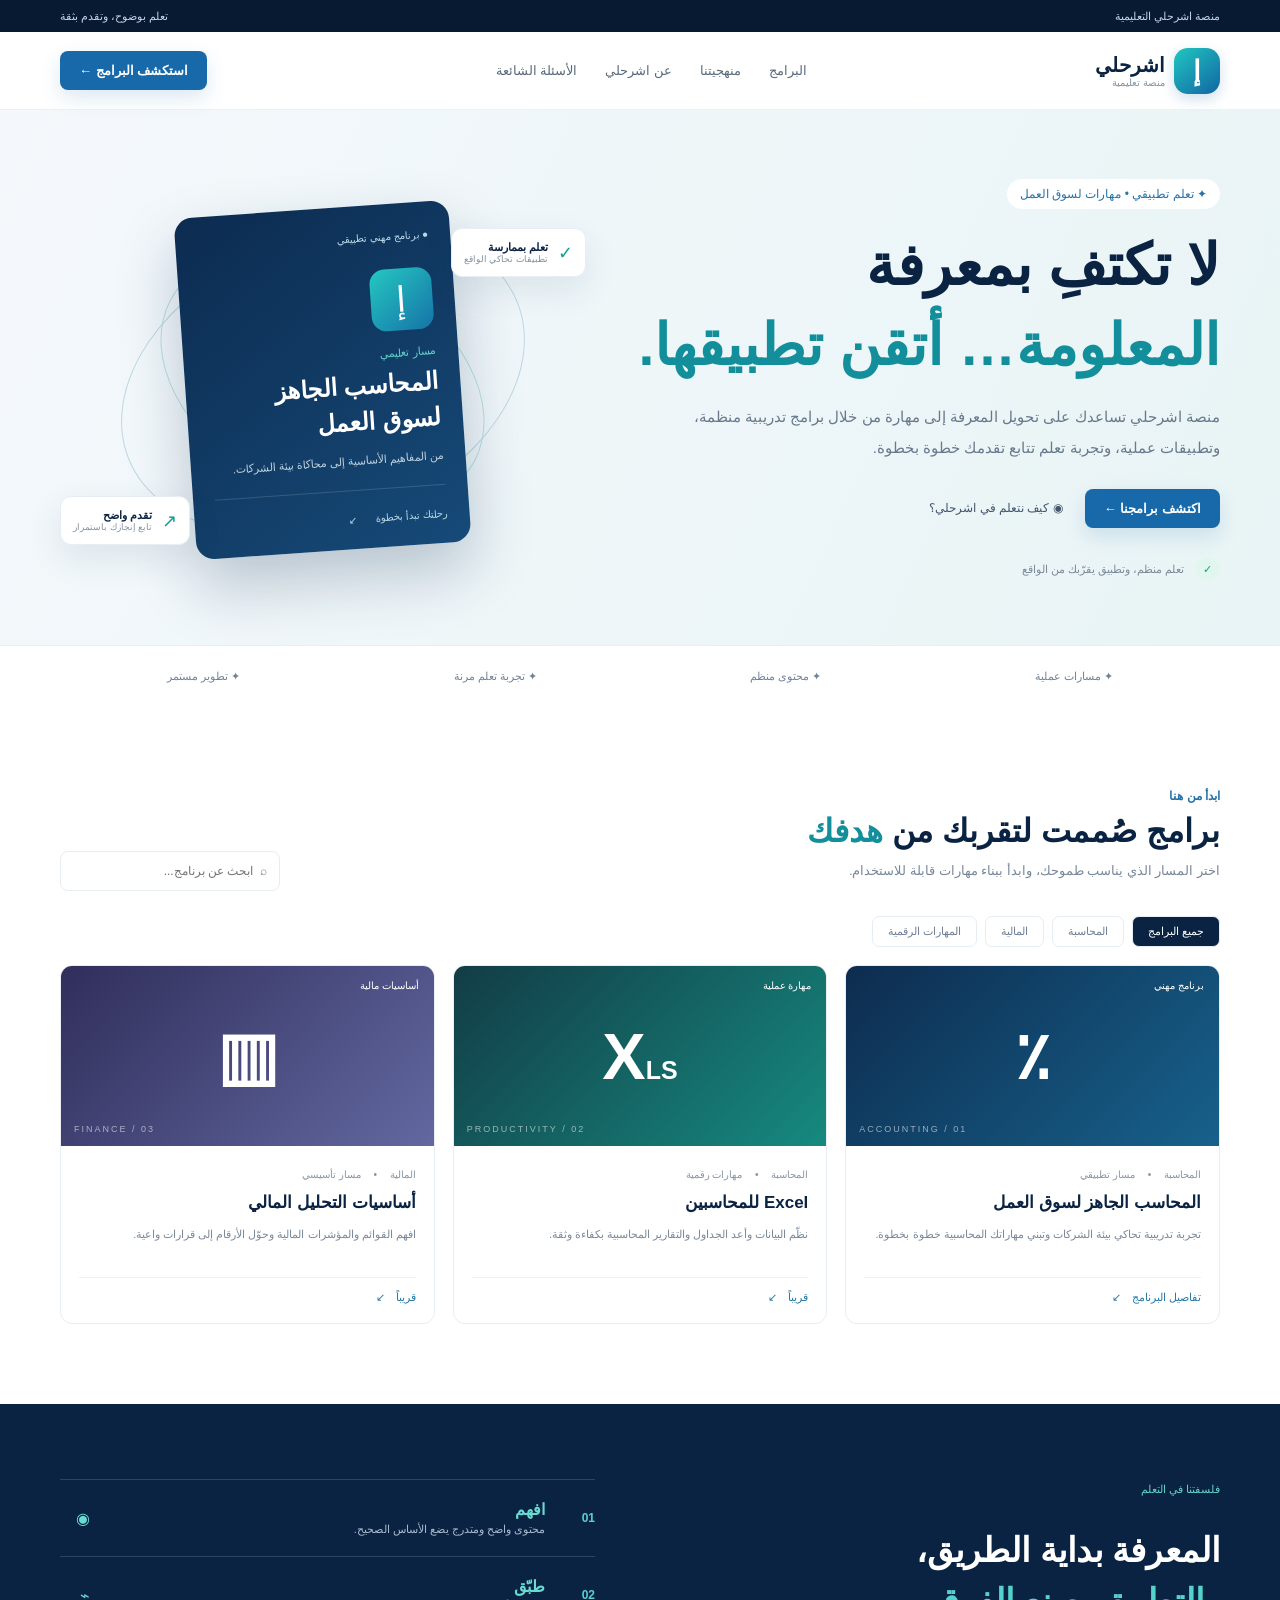
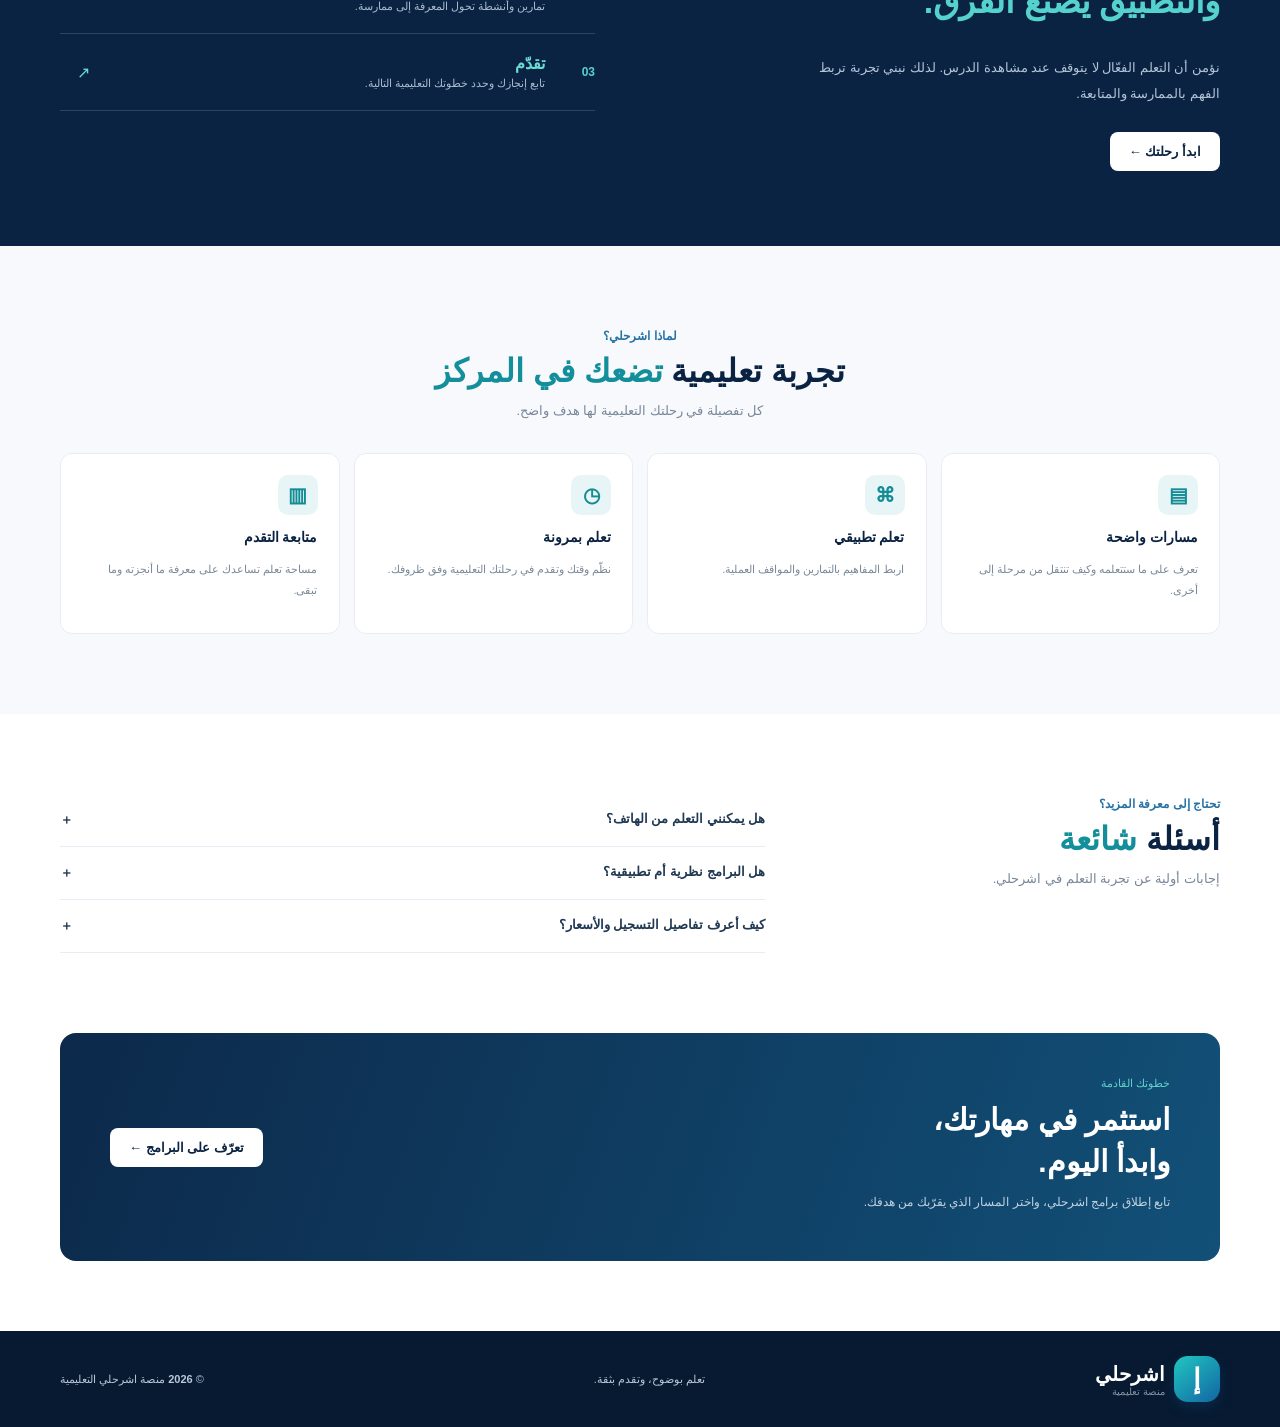
==== commit 78c01c1e: "Fix malformed embedded CSS so GitHub Pages can render" ====
--- a/index.html
+++ b/index.html
@@ -1,5 +1,5 @@
 <!doctype html><html lang="ar" dir="rtl"><head><meta charset="utf-8"><meta name="viewport" content="width=device-width,initial-scale=1"><meta name="theme-color" content="#0b2343"><meta name="description" content="منصة اشرحلي التعليمية"><title>اشرحلي | منصة التعليم والتدريب</title><style>
-500;600;700&display=swap');:root{--n:#0b2343;--b:#1769aa;--a:#20c7c1;--ink:#17283e;--muted:#718096;--line:#e7edf4}*{box-sizing:border-box}html{scroll-behavior:smooth;scroll-padding-top:90px}body{margin:0;font-family:'IBM Plex Sans Arabic',Tahoma,sans-serif;color:var(--ink)}a{text-decoration:none;color:inherit}.wrap{width:min(1160px,calc(100% - 40px));margin:auto}.top{background:#071a32;color:#c6d5e6;font-size:11px}.topin{height:32px;display:flex;justify-content:space-between;align-items:center}header{height:78px;background:#fff;position:sticky;top:0;z-index:10;border-bottom:1px solid #edf1f6}.nav{height:100%;display:flex;align-items:center;justify-content:space-between;gap:24px}.brand{display:flex;align-items:center;gap:9px;color:var(--n)}.brand img{width:46px;height:46px}.brand b,.brand small{display:block}.brand b{font-size:20px}.brand small{font-size:10px;color:#8392a3}.nav nav{display:flex;gap:28px;font-size:13px;color:#596a7d}.nav nav a:hover{color:var(--b)}#menu{display:none}.btn{display:inline-flex;align-items:center;justify-content:center;padding:12px 19px;border-radius:8px;font-size:13px;font-weight:600}.primary{background:var(--b);color:white;box-shadow:0 8px 20px #1769aa26}.hero{background:linear-gradient(115deg,#f4f8fc,#e8f4f5);position:relative;overflow:hidden;padding-top:70px}.herogrid{display:grid;grid-template-columns:1fr .9fr;gap:50px;align-items:center;padding-bottom:65px}.tag{font-size:12px;color:#2873a6;background:#fff;padding:8px 13px;border-radius:30px}.copy h1{font-size:clamp(36px,4.7vw,57px);line-height:1.4;color:var(--n);margin:24px 0 14px}.copy h1 em,.heading h2 em,.method h2 em,.center h2 em,.faq h2 em{font-style:normal;color:#138e9b}.copy p{font-size:15px;line-height:2.1;color:#68798d;max-width:560px}.actions{display:flex;align-items:center;gap:22px;margin-top:25px}.plain{font-size:12px;color:#42566e}.proof{margin-top:35px;color:#7b8999;font-size:11px}.proof span{color:#159d86;background:#e1f6ef;border-radius:50%;padding:5px 8px;margin-left:8px}.visual{height:400px;position:relative;display:grid;place-items:center}.ring{position:absolute;border:1px solid #bdd8e4;border-radius:50%;width:420px;height:285px;transform:rotate(-22deg)}.r2{width:345px;height:235px;transform:rotate(28deg);border-color:#b5e0dd}.study{width:275px;min-height:310px;background:linear-gradient(145deg,#0c2b50,#164a78);color:#fff;border-radius:18px;padding:22px;z-index:1;transform:rotate(-4deg);box-shadow:0 28px 60px #102f5140}.study small{color:#b9d9e6;font-size:10px}.symbol{width:62px;height:62px;border-radius:15px;background:linear-gradient(140deg,#24c8c1,#1673a8);display:grid;place-items:center;font-size:35px;margin:25px 0 12px}.study label,.method label,.join label{color:#62d1ca;font-size:11px}.study h2{font-size:24px;line-height:1.5;margin:5px 0}.study p{font-size:11px;color:#bed0df;line-height:1.8}.study hr{border:0;border-top:1px solid #ffffff25;margin:18px 0}.float{position:absolute;z-index:2;background:white;border:1px solid #e8eef3;border-radius:11px;padding:12px;box-shadow:0 13px 35px #173a5919;color:#159d91;font-size:18px;display:flex;gap:10px;align-items:center}.float span b,.float span small{display:block}.float span b{font-size:11px;color:var(--n)}.float span small{font-size:9px;color:#8291a2}.f1{top:48px;right:0}.f2{bottom:35px;left:0}.bottom{background:white;border-top:1px solid #e8eef3}.bottomin{height:60px;display:flex;align-items:center;justify-content:space-around;color:#718399;font-size:11px}.section{padding:80px 0}.heading{display:flex;align-items:end;justify-content:space-between}.heading label,.center label,.faq label{font-size:12px;color:#2873a6;font-weight:bold}.heading h2,.center h2,.faq h2{font-size:32px;color:var(--n);margin:8px 0}.heading p,.center p,.faq p{font-size:13px;color:#78879a}.heading input{width:220px;padding:12px;border:1px solid var(--line);border-radius:8px;font:inherit;font-size:12px}.filters{display:flex;gap:8px;margin:25px 0 18px}.filters button{border:1px solid var(--line);background:white;color:#718096;border-radius:7px;padding:8px 15px;font:inherit;font-size:11px}.filters button.active{background:var(--n);color:white}.cards{display:grid;grid-template-columns:repeat(3,1fr);gap:18px}.cards article{border:1px solid #e8edf3;border-radius:12px;overflow:hidden}.art{height:180px;position:relative;display:grid;place-items:center;color:#fff}.art small{position:absolute;top:14px;right:15px;font-size:10px}.art strong{font-size:65px}.art strong span{font-size:25px}.art i{position:absolute;bottom:12px;left:13px;font:9px Arial;letter-spacing:2px;color:#ffffff90}.a1{background:linear-gradient(135deg,#0d2c4f,#17618b)}.a2{background:linear-gradient(135deg,#123c46,#168a7f)}.a3{background:linear-gradient(135deg,#302e5b,#6268a0)}.info{padding:18px}.info small{font-size:10px;color:#8996a6}.info h3{font-size:17px;color:var(--n);margin:10px 0}.info p{font-size:11px;color:#7a899b;line-height:1.9;min-height:42px}.info a{display:block;border-top:1px solid #edf1f5;padding-top:12px;color:#2879a5;font-size:11px}.method{background:var(--n);color:white;padding:75px 0}.methodgrid{display:grid;grid-template-columns:1fr 1fr;gap:90px}.method h2{font-size:34px;line-height:1.5}.method h2 em{color:#54d2cb}.method p{color:#b4c5d7;line-height:2;font-size:13px;max-width:430px;margin-bottom:25px}.light{background:#fff;color:var(--n)}.steps{border-top:1px solid #ffffff25}.steps article{display:grid;grid-template-columns:35px 1fr 30px;gap:15px;align-items:center;padding:20px 0;border-bottom:1px solid #ffffff25}.steps article>b{color:#5ad1cb;font-size:12px}.steps article strong,.steps article small{display:block}.steps article small{color:#a9bbce;font-size:11px;margin-top:4px}.steps article{color:#6adbd3}.why{background:#f7f9fc}.center{text-align:center}.benefits{display:grid;grid-template-columns:repeat(4,1fr);gap:14px;margin-top:35px}.benefits article{background:#fff;border:1px solid #e8edf3;border-radius:12px;padding:21px}.benefits article>b{display:grid;place-items:center;width:40px;height:40px;background:#e8f5f6;color:#138c96;border-radius:10px;font-size:20px}.benefits h3{font-size:14px;color:var(--n)}.benefits p{font-size:11px;color:#7a899a;line-height:1.9}.faqgrid{display:grid;grid-template-columns:.7fr 1.3fr;gap:75px}.faq details{border-bottom:1px solid var(--line);padding:17px 0}.faq summary{cursor:pointer;list-style:none;display:flex;justify-content:space-between;font-size:13px;font-weight:600;color:#213953}.faq summary::-webkit-details-marker{display:none}.faq details p{font-size:11px;line-height:1.9}.join{padding:0 0 70px}.joinbox{background:linear-gradient(110deg,#0c294a,#125078);border-radius:16px;padding:40px 50px;color:white;display:flex;align-items:center;justify-content:space-between}.join h2{font-size:30px;line-height:1.4;margin:8px 0}.join p{font-size:12px;color:#c0d2e2}footer{background:#071a31;color:#b8c9d9;padding:25px 0}.foot{display:flex;align-items:center;justify-content:space-between;font-size:11px}.foot .brand{color:white}.toast{position:fixed;bottom:20px;right:50%;transform:translateX(50%);background:#092746;color:white;padding:12px 18px;border-radius:8px;font-size:12px;display:none}.toast.show{display:block}@media(max-width:800px){.nav nav{gap:12px}.navcta{display:none}.herogrid{gap:15px}.methodgrid{gap:35px}.benefits{grid-template-columns:repeat(2,1fr)}}@media(max-width:640px){.wrap{width:calc(100% - 32px)}.topin{font-size:9px}header{height:66px}.nav nav{display:none;position:absolute;top:66px;right:0;left:0;background:white;padding:20px;flex-direction:column}.nav nav.open{display:flex}#menu{display:block;margin-right:auto;background:none;border:0;font-size:24px;color:var(--n)}.herogrid{grid-template-columns:1fr;padding-bottom:35px}.hero{padding-top:45px}.copy h1{font-size:38px}.copy p{font-size:13px}.actions{flex-wrap:wrap;gap:14px}.visual{height:340px}.ring{width:320px;height:230px}.r2{width:280px;height:190px}.study{transform:scale(.88) rotate(-4deg)}.f1{right:0;top:22px}.f2{left:0;bottom:22px}.bottomin{height:auto;padding:15px 0;display:grid;grid-template-columns:1fr 1fr;gap:10px}.section{padding:55px 0}.heading{display:block}.heading h2,.center h2,.faq h2{font-size:26px}.heading input{width:100%;margin-top:12px}.cards{grid-template-columns:1fr}.methodgrid,.faqgrid{grid-template-columns:1fr;gap:28px}.method{padding:55px 0}.benefits{grid-template-columns:1fr 1fr;gap:9px}.benefits article{padding:15px}.joinbox{padding:28px 22px;display:block}.joinbox .btn{margin-top:18px}.foot{flex-wrap:wrap;gap:15px}.foot>span{width:100%}}
+:root{--n:#0b2343;--b:#1769aa;--a:#20c7c1;--ink:#17283e;--muted:#718096;--line:#e7edf4}*{box-sizing:border-box}html{scroll-behavior:smooth;scroll-padding-top:90px}body{margin:0;font-family:'IBM Plex Sans Arabic',Tahoma,sans-serif;color:var(--ink)}a{text-decoration:none;color:inherit}.wrap{width:min(1160px,calc(100% - 40px));margin:auto}.top{background:#071a32;color:#c6d5e6;font-size:11px}.topin{height:32px;display:flex;justify-content:space-between;align-items:center}header{height:78px;background:#fff;position:sticky;top:0;z-index:10;border-bottom:1px solid #edf1f6}.nav{height:100%;display:flex;align-items:center;justify-content:space-between;gap:24px}.brand{display:flex;align-items:center;gap:9px;color:var(--n)}.brand img{width:46px;height:46px}.brand b,.brand small{display:block}.brand b{font-size:20px}.brand small{font-size:10px;color:#8392a3}.nav nav{display:flex;gap:28px;font-size:13px;color:#596a7d}.nav nav a:hover{color:var(--b)}#menu{display:none}.btn{display:inline-flex;align-items:center;justify-content:center;padding:12px 19px;border-radius:8px;font-size:13px;font-weight:600}.primary{background:var(--b);color:white;box-shadow:0 8px 20px #1769aa26}.hero{background:linear-gradient(115deg,#f4f8fc,#e8f4f5);position:relative;overflow:hidden;padding-top:70px}.herogrid{display:grid;grid-template-columns:1fr .9fr;gap:50px;align-items:center;padding-bottom:65px}.tag{font-size:12px;color:#2873a6;background:#fff;padding:8px 13px;border-radius:30px}.copy h1{font-size:clamp(36px,4.7vw,57px);line-height:1.4;color:var(--n);margin:24px 0 14px}.copy h1 em,.heading h2 em,.method h2 em,.center h2 em,.faq h2 em{font-style:normal;color:#138e9b}.copy p{font-size:15px;line-height:2.1;color:#68798d;max-width:560px}.actions{display:flex;align-items:center;gap:22px;margin-top:25px}.plain{font-size:12px;color:#42566e}.proof{margin-top:35px;color:#7b8999;font-size:11px}.proof span{color:#159d86;background:#e1f6ef;border-radius:50%;padding:5px 8px;margin-left:8px}.visual{height:400px;position:relative;display:grid;place-items:center}.ring{position:absolute;border:1px solid #bdd8e4;border-radius:50%;width:420px;height:285px;transform:rotate(-22deg)}.r2{width:345px;height:235px;transform:rotate(28deg);border-color:#b5e0dd}.study{width:275px;min-height:310px;background:linear-gradient(145deg,#0c2b50,#164a78);color:#fff;border-radius:18px;padding:22px;z-index:1;transform:rotate(-4deg);box-shadow:0 28px 60px #102f5140}.study small{color:#b9d9e6;font-size:10px}.symbol{width:62px;height:62px;border-radius:15px;background:linear-gradient(140deg,#24c8c1,#1673a8);display:grid;place-items:center;font-size:35px;margin:25px 0 12px}.study label,.method label,.join label{color:#62d1ca;font-size:11px}.study h2{font-size:24px;line-height:1.5;margin:5px 0}.study p{font-size:11px;color:#bed0df;line-height:1.8}.study hr{border:0;border-top:1px solid #ffffff25;margin:18px 0}.float{position:absolute;z-index:2;background:white;border:1px solid #e8eef3;border-radius:11px;padding:12px;box-shadow:0 13px 35px #173a5919;color:#159d91;font-size:18px;display:flex;gap:10px;align-items:center}.float span b,.float span small{display:block}.float span b{font-size:11px;color:var(--n)}.float span small{font-size:9px;color:#8291a2}.f1{top:48px;right:0}.f2{bottom:35px;left:0}.bottom{background:white;border-top:1px solid #e8eef3}.bottomin{height:60px;display:flex;align-items:center;justify-content:space-around;color:#718399;font-size:11px}.section{padding:80px 0}.heading{display:flex;align-items:end;justify-content:space-between}.heading label,.center label,.faq label{font-size:12px;color:#2873a6;font-weight:bold}.heading h2,.center h2,.faq h2{font-size:32px;color:var(--n);margin:8px 0}.heading p,.center p,.faq p{font-size:13px;color:#78879a}.heading input{width:220px;padding:12px;border:1px solid var(--line);border-radius:8px;font:inherit;font-size:12px}.filters{display:flex;gap:8px;margin:25px 0 18px}.filters button{border:1px solid var(--line);background:white;color:#718096;border-radius:7px;padding:8px 15px;font:inherit;font-size:11px}.filters button.active{background:var(--n);color:white}.cards{display:grid;grid-template-columns:repeat(3,1fr);gap:18px}.cards article{border:1px solid #e8edf3;border-radius:12px;overflow:hidden}.art{height:180px;position:relative;display:grid;place-items:center;color:#fff}.art small{position:absolute;top:14px;right:15px;font-size:10px}.art strong{font-size:65px}.art strong span{font-size:25px}.art i{position:absolute;bottom:12px;left:13px;font:9px Arial;letter-spacing:2px;color:#ffffff90}.a1{background:linear-gradient(135deg,#0d2c4f,#17618b)}.a2{background:linear-gradient(135deg,#123c46,#168a7f)}.a3{background:linear-gradient(135deg,#302e5b,#6268a0)}.info{padding:18px}.info small{font-size:10px;color:#8996a6}.info h3{font-size:17px;color:var(--n);margin:10px 0}.info p{font-size:11px;color:#7a899b;line-height:1.9;min-height:42px}.info a{display:block;border-top:1px solid #edf1f5;padding-top:12px;color:#2879a5;font-size:11px}.method{background:var(--n);color:white;padding:75px 0}.methodgrid{display:grid;grid-template-columns:1fr 1fr;gap:90px}.method h2{font-size:34px;line-height:1.5}.method h2 em{color:#54d2cb}.method p{color:#b4c5d7;line-height:2;font-size:13px;max-width:430px;margin-bottom:25px}.light{background:#fff;color:var(--n)}.steps{border-top:1px solid #ffffff25}.steps article{display:grid;grid-template-columns:35px 1fr 30px;gap:15px;align-items:center;padding:20px 0;border-bottom:1px solid #ffffff25}.steps article>b{color:#5ad1cb;font-size:12px}.steps article strong,.steps article small{display:block}.steps article small{color:#a9bbce;font-size:11px;margin-top:4px}.steps article{color:#6adbd3}.why{background:#f7f9fc}.center{text-align:center}.benefits{display:grid;grid-template-columns:repeat(4,1fr);gap:14px;margin-top:35px}.benefits article{background:#fff;border:1px solid #e8edf3;border-radius:12px;padding:21px}.benefits article>b{display:grid;place-items:center;width:40px;height:40px;background:#e8f5f6;color:#138c96;border-radius:10px;font-size:20px}.benefits h3{font-size:14px;color:var(--n)}.benefits p{font-size:11px;color:#7a899a;line-height:1.9}.faqgrid{display:grid;grid-template-columns:.7fr 1.3fr;gap:75px}.faq details{border-bottom:1px solid var(--line);padding:17px 0}.faq summary{cursor:pointer;list-style:none;display:flex;justify-content:space-between;font-size:13px;font-weight:600;color:#213953}.faq summary::-webkit-details-marker{display:none}.faq details p{font-size:11px;line-height:1.9}.join{padding:0 0 70px}.joinbox{background:linear-gradient(110deg,#0c294a,#125078);border-radius:16px;padding:40px 50px;color:white;display:flex;align-items:center;justify-content:space-between}.join h2{font-size:30px;line-height:1.4;margin:8px 0}.join p{font-size:12px;color:#c0d2e2}footer{background:#071a31;color:#b8c9d9;padding:25px 0}.foot{display:flex;align-items:center;justify-content:space-between;font-size:11px}.foot .brand{color:white}.toast{position:fixed;bottom:20px;right:50%;transform:translateX(50%);background:#092746;color:white;padding:12px 18px;border-radius:8px;font-size:12px;display:none}.toast.show{display:block}@media(max-width:800px){.nav nav{gap:12px}.navcta{display:none}.herogrid{gap:15px}.methodgrid{gap:35px}.benefits{grid-template-columns:repeat(2,1fr)}}@media(max-width:640px){.wrap{width:calc(100% - 32px)}.topin{font-size:9px}header{height:66px}.nav nav{display:none;position:absolute;top:66px;right:0;left:0;background:white;padding:20px;flex-direction:column}.nav nav.open{display:flex}#menu{display:block;margin-right:auto;background:none;border:0;font-size:24px;color:var(--n)}.herogrid{grid-template-columns:1fr;padding-bottom:35px}.hero{padding-top:45px}.copy h1{font-size:38px}.copy p{font-size:13px}.actions{flex-wrap:wrap;gap:14px}.visual{height:340px}.ring{width:320px;height:230px}.r2{width:280px;height:190px}.study{transform:scale(.88) rotate(-4deg)}.f1{right:0;top:22px}.f2{left:0;bottom:22px}.bottomin{height:auto;padding:15px 0;display:grid;grid-template-columns:1fr 1fr;gap:10px}.section{padding:55px 0}.heading{display:block}.heading h2,.center h2,.faq h2{font-size:26px}.heading input{width:100%;margin-top:12px}.cards{grid-template-columns:1fr}.methodgrid,.faqgrid{grid-template-columns:1fr;gap:28px}.method{padding:55px 0}.benefits{grid-template-columns:1fr 1fr;gap:9px}.benefits article{padding:15px}.joinbox{padding:28px 22px;display:block}.joinbox .btn{margin-top:18px}.foot{flex-wrap:wrap;gap:15px}.foot>span{width:100%}}
 .brandmark{display:grid;place-items:center;width:46px;height:46px;border-radius:14px;background:linear-gradient(140deg,#20c7c1,#1265a3);color:#fff;font-size:27px;font-weight:700;box-shadow:0 5px 14px #1265a333}
 </style></head><body>
 <div class="top"><div class="wrap topin"><span>منصة اشرحلي التعليمية</span><span>تعلم بوضوح، وتقدم بثقة</span></div></div>
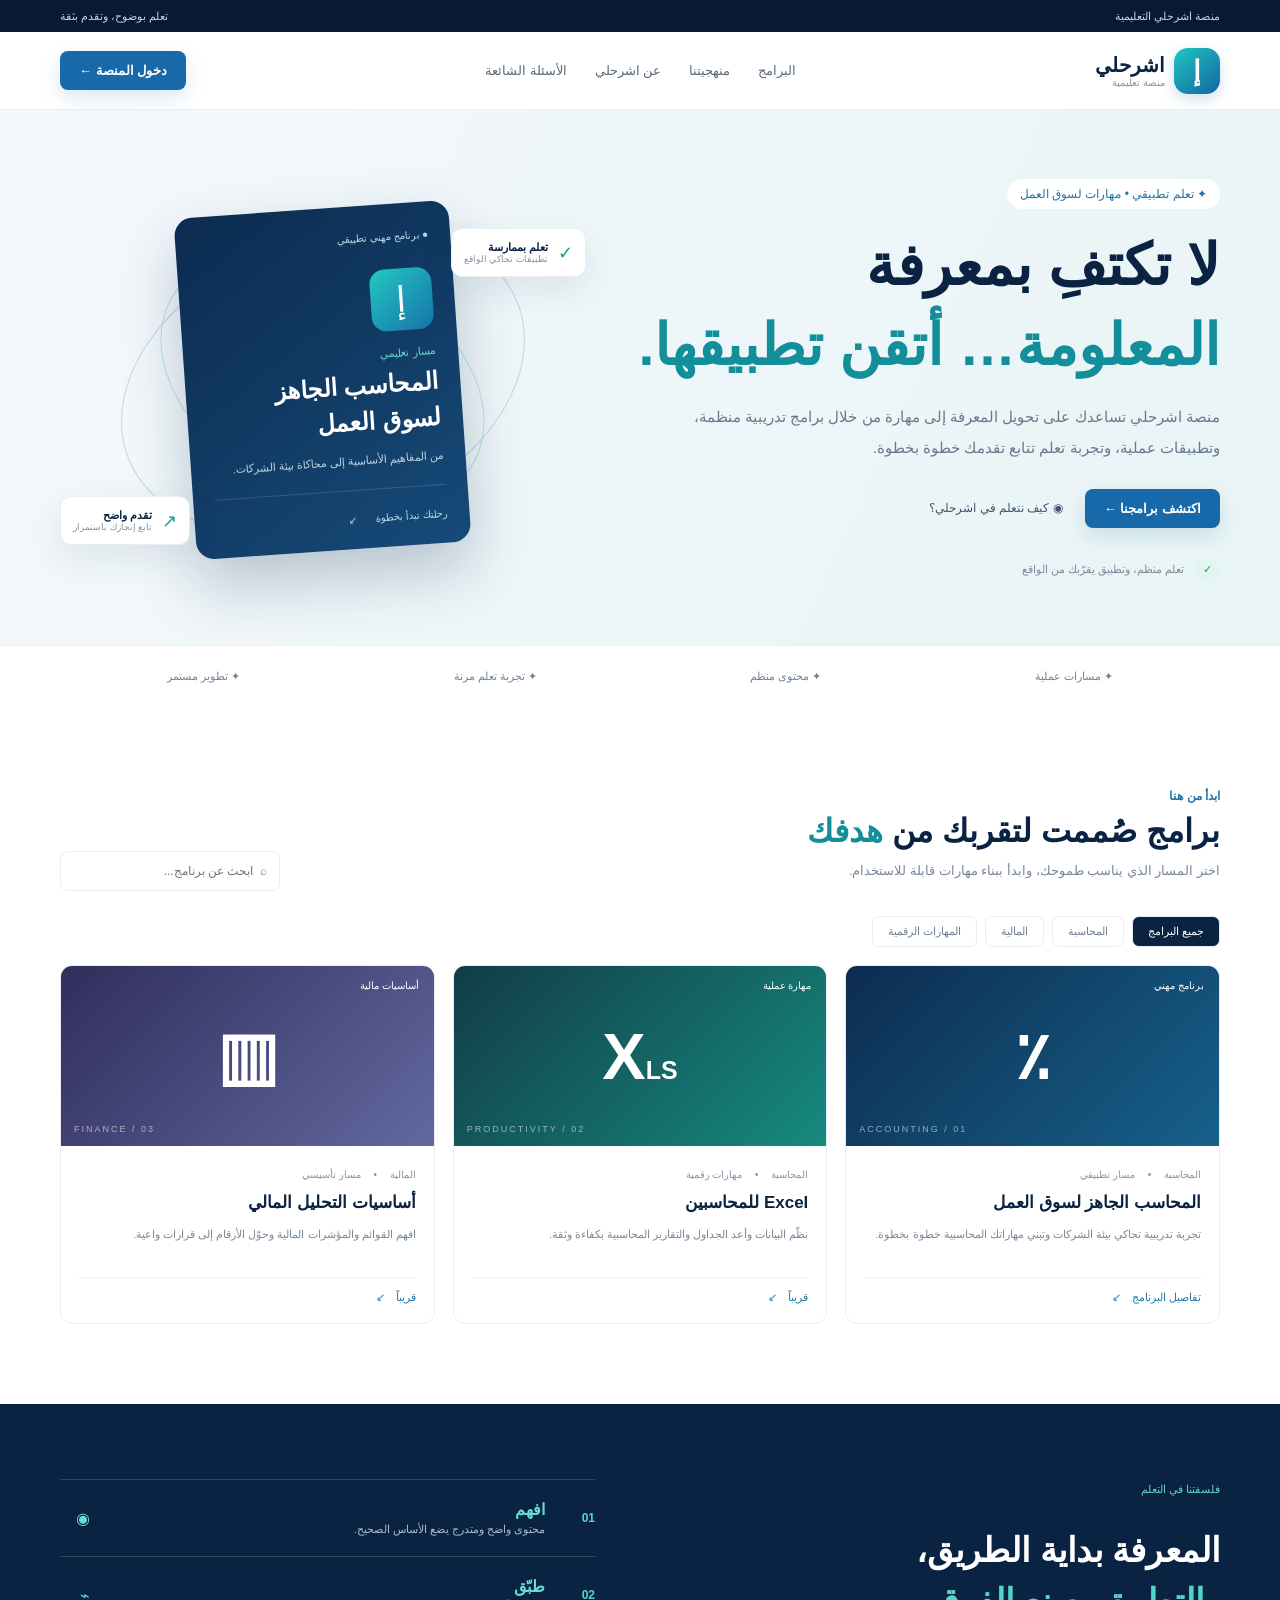
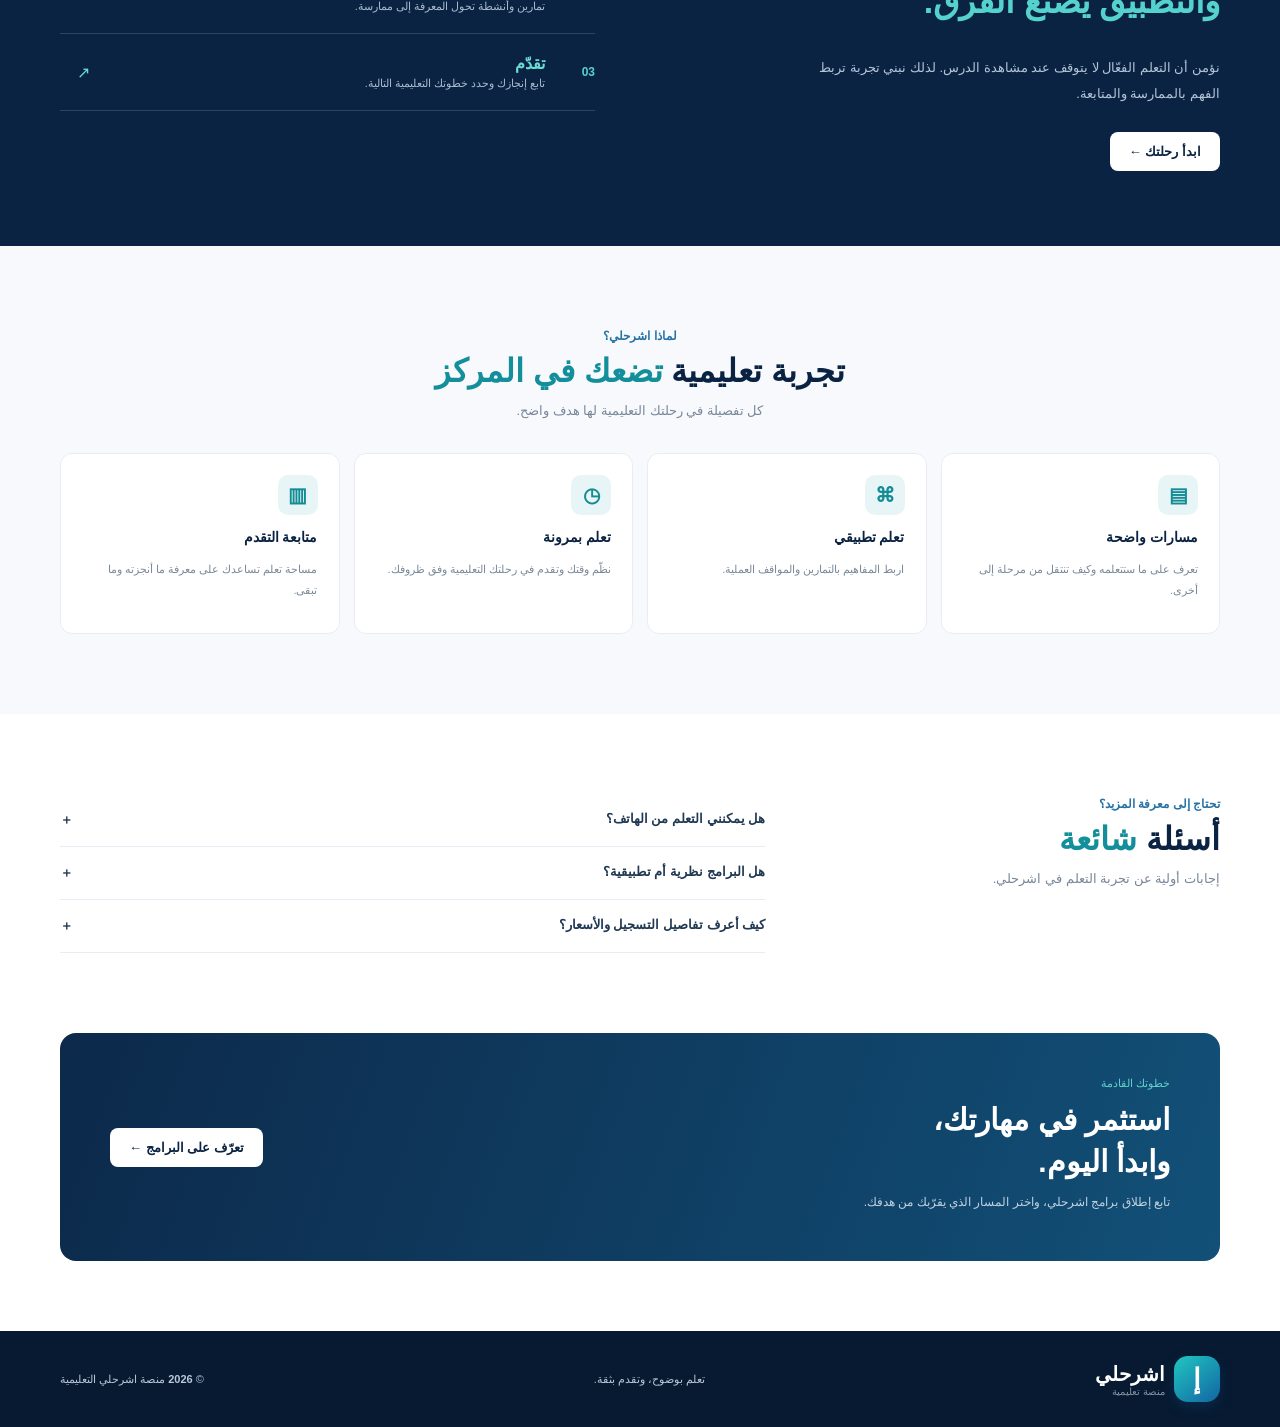
==== commit b9ab44ba: "Add portal entry point to landing page" ====
--- a/index.html
+++ b/index.html
@@ -3,7 +3,7 @@
 .brandmark{display:grid;place-items:center;width:46px;height:46px;border-radius:14px;background:linear-gradient(140deg,#20c7c1,#1265a3);color:#fff;font-size:27px;font-weight:700;box-shadow:0 5px 14px #1265a333}
 </style></head><body>
 <div class="top"><div class="wrap topin"><span>منصة اشرحلي التعليمية</span><span>تعلم بوضوح، وتقدم بثقة</span></div></div>
-<header><div class="wrap nav"><a class="brand" href="#"><span class="brandmark">إ</span><span><b>اشرحلي</b><small>منصة تعليمية</small></span></a><button id="menu" aria-label="القائمة">☰</button><nav id="links"><a href="#programs">البرامج</a><a href="#method">منهجيتنا</a><a href="#about">عن اشرحلي</a><a href="#faq">الأسئلة الشائعة</a></nav><a class="btn primary navcta" href="#programs">استكشف البرامج ←</a></div></header>
+<header><div class="wrap nav"><a class="brand" href="#"><span class="brandmark">إ</span><span><b>اشرحلي</b><small>منصة تعليمية</small></span></a><button id="menu" aria-label="القائمة">☰</button><nav id="links"><a href="#programs">البرامج</a><a href="#method">منهجيتنا</a><a href="#about">عن اشرحلي</a><a href="#faq">الأسئلة الشائعة</a></nav><a class="btn primary navcta" href="portal.html">دخول المنصة ←</a></div></header>
 <main><section class="hero"><div class="wrap herogrid"><div class="copy"><span class="tag">✦ تعلم تطبيقي • مهارات لسوق العمل</span><h1>لا تكتفِ بمعرفة<br><em>المعلومة… أتقن تطبيقها.</em></h1><p>منصة اشرحلي تساعدك على تحويل المعرفة إلى مهارة من خلال برامج تدريبية منظمة، وتطبيقات عملية، وتجربة تعلم تتابع تقدمك خطوة بخطوة.</p><div class="actions"><a class="btn primary" href="#programs">اكتشف برامجنا ←</a><a class="plain" href="#method">◉ كيف نتعلم في اشرحلي؟</a></div><div class="proof"><span>✓</span> تعلم منظم، وتطبيق يقرّبك من الواقع</div></div><div class="visual"><div class="ring r1"></div><div class="ring r2"></div><div class="study"><small>● برنامج مهني تطبيقي</small><div class="symbol">إ</div><label>مسار تعليمي</label><h2>المحاسب الجاهز<br>لسوق العمل</h2><p>من المفاهيم الأساسية إلى محاكاة بيئة الشركات.</p><hr><small>رحلتك تبدأ بخطوة　　↙</small></div><div class="float f1">✓ <span><b>تعلم بممارسة</b><small>تطبيقات تحاكي الواقع</small></span></div><div class="float f2">↗ <span><b>تقدم واضح</b><small>تابع إنجازك باستمرار</small></span></div></div></div><div class="bottom"><div class="wrap bottomin"><span>✦ مسارات عملية</span><span>✦ محتوى منظم</span><span>✦ تجربة تعلم مرنة</span><span>✦ تطوير مستمر</span></div></div></section>
 <section class="section" id="programs"><div class="wrap"><div class="heading"><div><label>ابدأ من هنا</label><h2>برامج صُممت لتقربك من <em>هدفك</em></h2><p>اختر المسار الذي يناسب طموحك، وابدأ ببناء مهارات قابلة للاستخدام.</p></div><input id="search" placeholder="⌕  ابحث عن برنامج..."></div><div class="filters"><button class="active" data-filter="all">جميع البرامج</button><button data-filter="accounting">المحاسبة</button><button data-filter="finance">المالية</button><button data-filter="digital">المهارات الرقمية</button></div><div class="cards" id="cards">
 <article data-cat="accounting" data-name="المحاسب الجاهز لسوق العمل المحاسبة"><div class="art a1"><small>برنامج مهني</small><strong>٪</strong><i>01 / ACCOUNTING</i></div><div class="info"><small>المحاسبة　 •　 مسار تطبيقي</small><h3>المحاسب الجاهز لسوق العمل</h3><p>تجربة تدريبية تحاكي بيئة الشركات وتبني مهاراتك المحاسبية خطوة بخطوة.</p><a href="#join">تفاصيل البرنامج　↙</a></div></article>
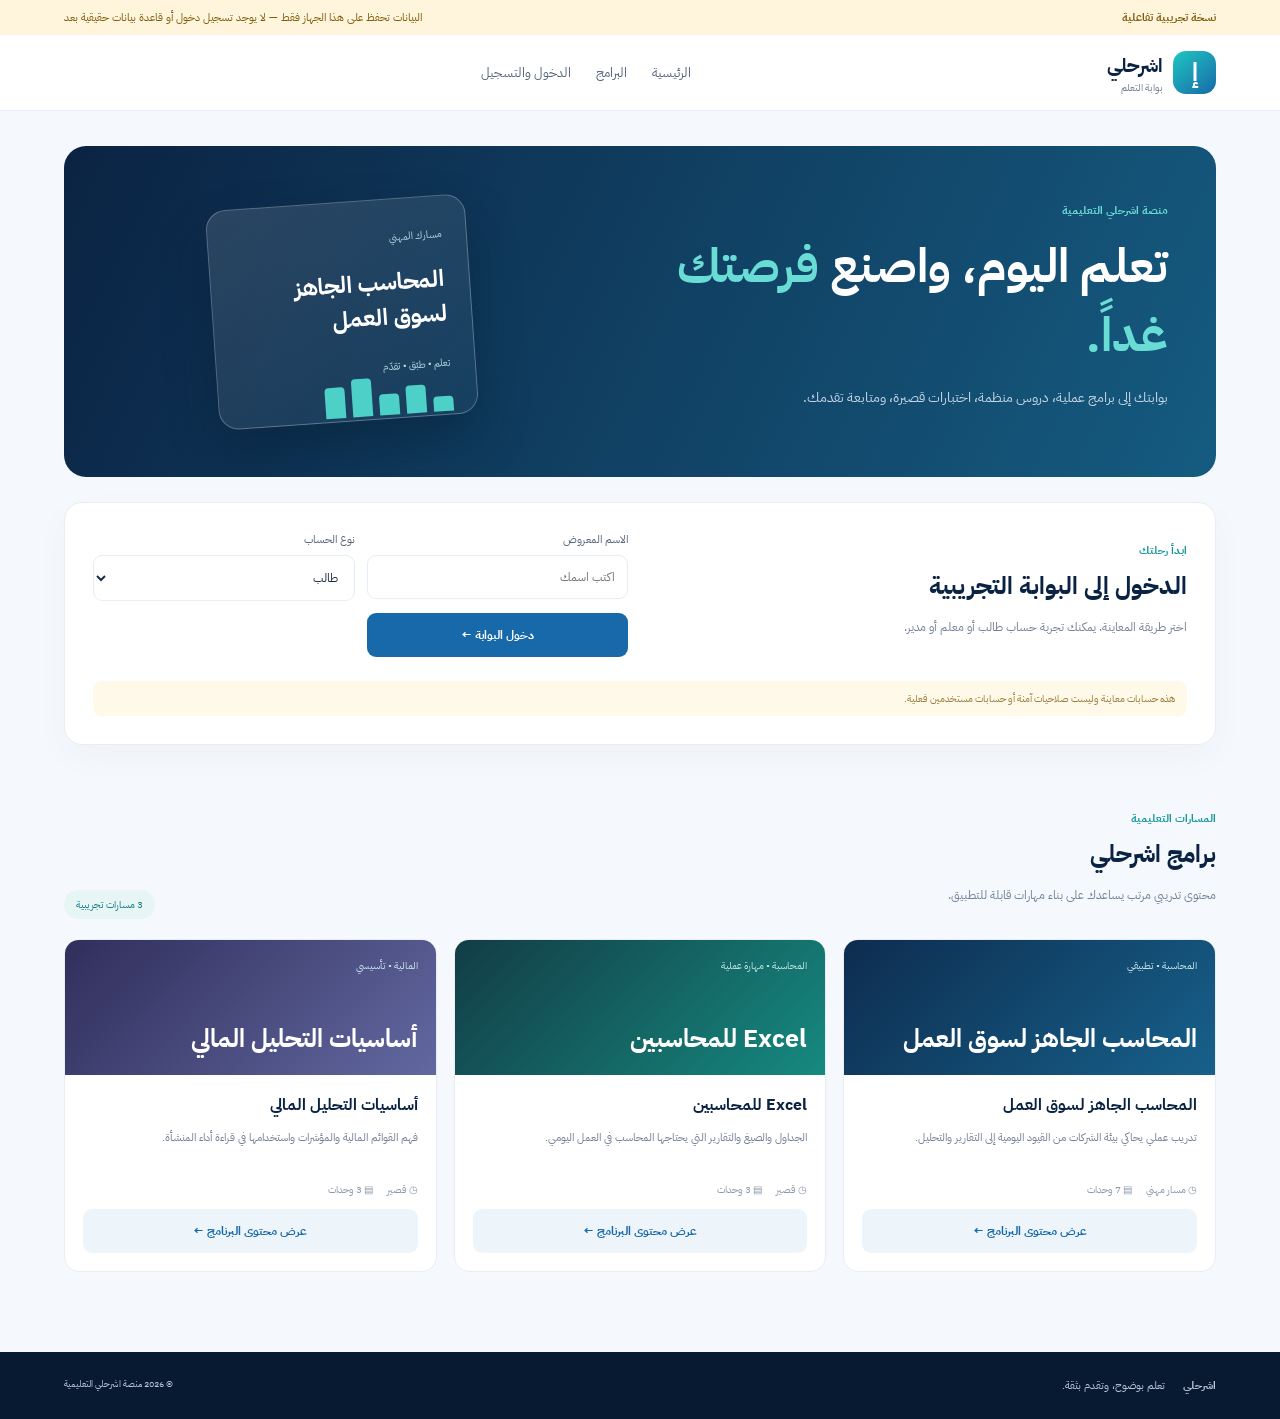
==== commit 7acefed6: "Unify learning platform at the main website address" ====
--- a/index.html
+++ b/index.html
@@ -1,18 +1,9 @@
-<!doctype html><html lang="ar" dir="rtl"><head><meta charset="utf-8"><meta name="viewport" content="width=device-width,initial-scale=1"><meta name="theme-color" content="#0b2343"><meta name="description" content="منصة اشرحلي التعليمية"><title>اشرحلي | منصة التعليم والتدريب</title><style>
-:root{--n:#0b2343;--b:#1769aa;--a:#20c7c1;--ink:#17283e;--muted:#718096;--line:#e7edf4}*{box-sizing:border-box}html{scroll-behavior:smooth;scroll-padding-top:90px}body{margin:0;font-family:'IBM Plex Sans Arabic',Tahoma,sans-serif;color:var(--ink)}a{text-decoration:none;color:inherit}.wrap{width:min(1160px,calc(100% - 40px));margin:auto}.top{background:#071a32;color:#c6d5e6;font-size:11px}.topin{height:32px;display:flex;justify-content:space-between;align-items:center}header{height:78px;background:#fff;position:sticky;top:0;z-index:10;border-bottom:1px solid #edf1f6}.nav{height:100%;display:flex;align-items:center;justify-content:space-between;gap:24px}.brand{display:flex;align-items:center;gap:9px;color:var(--n)}.brand img{width:46px;height:46px}.brand b,.brand small{display:block}.brand b{font-size:20px}.brand small{font-size:10px;color:#8392a3}.nav nav{display:flex;gap:28px;font-size:13px;color:#596a7d}.nav nav a:hover{color:var(--b)}#menu{display:none}.btn{display:inline-flex;align-items:center;justify-content:center;padding:12px 19px;border-radius:8px;font-size:13px;font-weight:600}.primary{background:var(--b);color:white;box-shadow:0 8px 20px #1769aa26}.hero{background:linear-gradient(115deg,#f4f8fc,#e8f4f5);position:relative;overflow:hidden;padding-top:70px}.herogrid{display:grid;grid-template-columns:1fr .9fr;gap:50px;align-items:center;padding-bottom:65px}.tag{font-size:12px;color:#2873a6;background:#fff;padding:8px 13px;border-radius:30px}.copy h1{font-size:clamp(36px,4.7vw,57px);line-height:1.4;color:var(--n);margin:24px 0 14px}.copy h1 em,.heading h2 em,.method h2 em,.center h2 em,.faq h2 em{font-style:normal;color:#138e9b}.copy p{font-size:15px;line-height:2.1;color:#68798d;max-width:560px}.actions{display:flex;align-items:center;gap:22px;margin-top:25px}.plain{font-size:12px;color:#42566e}.proof{margin-top:35px;color:#7b8999;font-size:11px}.proof span{color:#159d86;background:#e1f6ef;border-radius:50%;padding:5px 8px;margin-left:8px}.visual{height:400px;position:relative;display:grid;place-items:center}.ring{position:absolute;border:1px solid #bdd8e4;border-radius:50%;width:420px;height:285px;transform:rotate(-22deg)}.r2{width:345px;height:235px;transform:rotate(28deg);border-color:#b5e0dd}.study{width:275px;min-height:310px;background:linear-gradient(145deg,#0c2b50,#164a78);color:#fff;border-radius:18px;padding:22px;z-index:1;transform:rotate(-4deg);box-shadow:0 28px 60px #102f5140}.study small{color:#b9d9e6;font-size:10px}.symbol{width:62px;height:62px;border-radius:15px;background:linear-gradient(140deg,#24c8c1,#1673a8);display:grid;place-items:center;font-size:35px;margin:25px 0 12px}.study label,.method label,.join label{color:#62d1ca;font-size:11px}.study h2{font-size:24px;line-height:1.5;margin:5px 0}.study p{font-size:11px;color:#bed0df;line-height:1.8}.study hr{border:0;border-top:1px solid #ffffff25;margin:18px 0}.float{position:absolute;z-index:2;background:white;border:1px solid #e8eef3;border-radius:11px;padding:12px;box-shadow:0 13px 35px #173a5919;color:#159d91;font-size:18px;display:flex;gap:10px;align-items:center}.float span b,.float span small{display:block}.float span b{font-size:11px;color:var(--n)}.float span small{font-size:9px;color:#8291a2}.f1{top:48px;right:0}.f2{bottom:35px;left:0}.bottom{background:white;border-top:1px solid #e8eef3}.bottomin{height:60px;display:flex;align-items:center;justify-content:space-around;color:#718399;font-size:11px}.section{padding:80px 0}.heading{display:flex;align-items:end;justify-content:space-between}.heading label,.center label,.faq label{font-size:12px;color:#2873a6;font-weight:bold}.heading h2,.center h2,.faq h2{font-size:32px;color:var(--n);margin:8px 0}.heading p,.center p,.faq p{font-size:13px;color:#78879a}.heading input{width:220px;padding:12px;border:1px solid var(--line);border-radius:8px;font:inherit;font-size:12px}.filters{display:flex;gap:8px;margin:25px 0 18px}.filters button{border:1px solid var(--line);background:white;color:#718096;border-radius:7px;padding:8px 15px;font:inherit;font-size:11px}.filters button.active{background:var(--n);color:white}.cards{display:grid;grid-template-columns:repeat(3,1fr);gap:18px}.cards article{border:1px solid #e8edf3;border-radius:12px;overflow:hidden}.art{height:180px;position:relative;display:grid;place-items:center;color:#fff}.art small{position:absolute;top:14px;right:15px;font-size:10px}.art strong{font-size:65px}.art strong span{font-size:25px}.art i{position:absolute;bottom:12px;left:13px;font:9px Arial;letter-spacing:2px;color:#ffffff90}.a1{background:linear-gradient(135deg,#0d2c4f,#17618b)}.a2{background:linear-gradient(135deg,#123c46,#168a7f)}.a3{background:linear-gradient(135deg,#302e5b,#6268a0)}.info{padding:18px}.info small{font-size:10px;color:#8996a6}.info h3{font-size:17px;color:var(--n);margin:10px 0}.info p{font-size:11px;color:#7a899b;line-height:1.9;min-height:42px}.info a{display:block;border-top:1px solid #edf1f5;padding-top:12px;color:#2879a5;font-size:11px}.method{background:var(--n);color:white;padding:75px 0}.methodgrid{display:grid;grid-template-columns:1fr 1fr;gap:90px}.method h2{font-size:34px;line-height:1.5}.method h2 em{color:#54d2cb}.method p{color:#b4c5d7;line-height:2;font-size:13px;max-width:430px;margin-bottom:25px}.light{background:#fff;color:var(--n)}.steps{border-top:1px solid #ffffff25}.steps article{display:grid;grid-template-columns:35px 1fr 30px;gap:15px;align-items:center;padding:20px 0;border-bottom:1px solid #ffffff25}.steps article>b{color:#5ad1cb;font-size:12px}.steps article strong,.steps article small{display:block}.steps article small{color:#a9bbce;font-size:11px;margin-top:4px}.steps article{color:#6adbd3}.why{background:#f7f9fc}.center{text-align:center}.benefits{display:grid;grid-template-columns:repeat(4,1fr);gap:14px;margin-top:35px}.benefits article{background:#fff;border:1px solid #e8edf3;border-radius:12px;padding:21px}.benefits article>b{display:grid;place-items:center;width:40px;height:40px;background:#e8f5f6;color:#138c96;border-radius:10px;font-size:20px}.benefits h3{font-size:14px;color:var(--n)}.benefits p{font-size:11px;color:#7a899a;line-height:1.9}.faqgrid{display:grid;grid-template-columns:.7fr 1.3fr;gap:75px}.faq details{border-bottom:1px solid var(--line);padding:17px 0}.faq summary{cursor:pointer;list-style:none;display:flex;justify-content:space-between;font-size:13px;font-weight:600;color:#213953}.faq summary::-webkit-details-marker{display:none}.faq details p{font-size:11px;line-height:1.9}.join{padding:0 0 70px}.joinbox{background:linear-gradient(110deg,#0c294a,#125078);border-radius:16px;padding:40px 50px;color:white;display:flex;align-items:center;justify-content:space-between}.join h2{font-size:30px;line-height:1.4;margin:8px 0}.join p{font-size:12px;color:#c0d2e2}footer{background:#071a31;color:#b8c9d9;padding:25px 0}.foot{display:flex;align-items:center;justify-content:space-between;font-size:11px}.foot .brand{color:white}.toast{position:fixed;bottom:20px;right:50%;transform:translateX(50%);background:#092746;color:white;padding:12px 18px;border-radius:8px;font-size:12px;display:none}.toast.show{display:block}@media(max-width:800px){.nav nav{gap:12px}.navcta{display:none}.herogrid{gap:15px}.methodgrid{gap:35px}.benefits{grid-template-columns:repeat(2,1fr)}}@media(max-width:640px){.wrap{width:calc(100% - 32px)}.topin{font-size:9px}header{height:66px}.nav nav{display:none;position:absolute;top:66px;right:0;left:0;background:white;padding:20px;flex-direction:column}.nav nav.open{display:flex}#menu{display:block;margin-right:auto;background:none;border:0;font-size:24px;color:var(--n)}.herogrid{grid-template-columns:1fr;padding-bottom:35px}.hero{padding-top:45px}.copy h1{font-size:38px}.copy p{font-size:13px}.actions{flex-wrap:wrap;gap:14px}.visual{height:340px}.ring{width:320px;height:230px}.r2{width:280px;height:190px}.study{transform:scale(.88) rotate(-4deg)}.f1{right:0;top:22px}.f2{left:0;bottom:22px}.bottomin{height:auto;padding:15px 0;display:grid;grid-template-columns:1fr 1fr;gap:10px}.section{padding:55px 0}.heading{display:block}.heading h2,.center h2,.faq h2{font-size:26px}.heading input{width:100%;margin-top:12px}.cards{grid-template-columns:1fr}.methodgrid,.faqgrid{grid-template-columns:1fr;gap:28px}.method{padding:55px 0}.benefits{grid-template-columns:1fr 1fr;gap:9px}.benefits article{padding:15px}.joinbox{padding:28px 22px;display:block}.joinbox .btn{margin-top:18px}.foot{flex-wrap:wrap;gap:15px}.foot>span{width:100%}}
-.brandmark{display:grid;place-items:center;width:46px;height:46px;border-radius:14px;background:linear-gradient(140deg,#20c7c1,#1265a3);color:#fff;font-size:27px;font-weight:700;box-shadow:0 5px 14px #1265a333}
-</style></head><body>
-<div class="top"><div class="wrap topin"><span>منصة اشرحلي التعليمية</span><span>تعلم بوضوح، وتقدم بثقة</span></div></div>
-<header><div class="wrap nav"><a class="brand" href="#"><span class="brandmark">إ</span><span><b>اشرحلي</b><small>منصة تعليمية</small></span></a><button id="menu" aria-label="القائمة">☰</button><nav id="links"><a href="#programs">البرامج</a><a href="#method">منهجيتنا</a><a href="#about">عن اشرحلي</a><a href="#faq">الأسئلة الشائعة</a></nav><a class="btn primary navcta" href="portal.html">دخول المنصة ←</a></div></header>
-<main><section class="hero"><div class="wrap herogrid"><div class="copy"><span class="tag">✦ تعلم تطبيقي • مهارات لسوق العمل</span><h1>لا تكتفِ بمعرفة<br><em>المعلومة… أتقن تطبيقها.</em></h1><p>منصة اشرحلي تساعدك على تحويل المعرفة إلى مهارة من خلال برامج تدريبية منظمة، وتطبيقات عملية، وتجربة تعلم تتابع تقدمك خطوة بخطوة.</p><div class="actions"><a class="btn primary" href="#programs">اكتشف برامجنا ←</a><a class="plain" href="#method">◉ كيف نتعلم في اشرحلي؟</a></div><div class="proof"><span>✓</span> تعلم منظم، وتطبيق يقرّبك من الواقع</div></div><div class="visual"><div class="ring r1"></div><div class="ring r2"></div><div class="study"><small>● برنامج مهني تطبيقي</small><div class="symbol">إ</div><label>مسار تعليمي</label><h2>المحاسب الجاهز<br>لسوق العمل</h2><p>من المفاهيم الأساسية إلى محاكاة بيئة الشركات.</p><hr><small>رحلتك تبدأ بخطوة　　↙</small></div><div class="float f1">✓ <span><b>تعلم بممارسة</b><small>تطبيقات تحاكي الواقع</small></span></div><div class="float f2">↗ <span><b>تقدم واضح</b><small>تابع إنجازك باستمرار</small></span></div></div></div><div class="bottom"><div class="wrap bottomin"><span>✦ مسارات عملية</span><span>✦ محتوى منظم</span><span>✦ تجربة تعلم مرنة</span><span>✦ تطوير مستمر</span></div></div></section>
-<section class="section" id="programs"><div class="wrap"><div class="heading"><div><label>ابدأ من هنا</label><h2>برامج صُممت لتقربك من <em>هدفك</em></h2><p>اختر المسار الذي يناسب طموحك، وابدأ ببناء مهارات قابلة للاستخدام.</p></div><input id="search" placeholder="⌕  ابحث عن برنامج..."></div><div class="filters"><button class="active" data-filter="all">جميع البرامج</button><button data-filter="accounting">المحاسبة</button><button data-filter="finance">المالية</button><button data-filter="digital">المهارات الرقمية</button></div><div class="cards" id="cards">
-<article data-cat="accounting" data-name="المحاسب الجاهز لسوق العمل المحاسبة"><div class="art a1"><small>برنامج مهني</small><strong>٪</strong><i>01 / ACCOUNTING</i></div><div class="info"><small>المحاسبة　 •　 مسار تطبيقي</small><h3>المحاسب الجاهز لسوق العمل</h3><p>تجربة تدريبية تحاكي بيئة الشركات وتبني مهاراتك المحاسبية خطوة بخطوة.</p><a href="#join">تفاصيل البرنامج　↙</a></div></article>
-<article data-cat="accounting" data-name="excel للمحاسبين"><div class="art a2"><small>مهارة عملية</small><strong>X<span>LS</span></strong><i>02 / PRODUCTIVITY</i></div><div class="info"><small>المحاسبة　 •　 مهارات رقمية</small><h3>Excel للمحاسبين</h3><p>نظّم البيانات وأعد الجداول والتقارير المحاسبية بكفاءة وثقة.</p><a href="#join">قريباً　↙</a></div></article>
-<article data-cat="finance" data-name="أساسيات التحليل المالي"><div class="art a3"><small>أساسيات مالية</small><strong>▥</strong><i>03 / FINANCE</i></div><div class="info"><small>المالية　 •　 مسار تأسيسي</small><h3>أساسيات التحليل المالي</h3><p>افهم القوائم والمؤشرات المالية وحوّل الأرقام إلى قرارات واعية.</p><a href="#join">قريباً　↙</a></div></article></div><p id="empty" hidden>لا توجد برامج تطابق بحثك حالياً.</p></div></section>
-<section class="method" id="method"><div class="wrap methodgrid"><div><label>فلسفتنا في التعلم</label><h2>المعرفة بداية الطريق،<br><em>والتطبيق يصنع الفرق.</em></h2><p>نؤمن أن التعلم الفعّال لا يتوقف عند مشاهدة الدرس. لذلك نبني تجربة تربط الفهم بالممارسة والمتابعة.</p><a class="btn light" href="#join">ابدأ رحلتك ←</a></div><div class="steps"><article><b>01</b><span><strong>افهم</strong><small>محتوى واضح ومتدرج يضع الأساس الصحيح.</small></span>◉</article><article><b>02</b><span><strong>طبّق</strong><small>تمارين وأنشطة تحول المعرفة إلى ممارسة.</small></span>⌁</article><article><b>03</b><span><strong>تقدّم</strong><small>تابع إنجازك وحدد خطوتك التعليمية التالية.</small></span>↗</article></div></div></section>
-<section class="section why" id="about"><div class="wrap"><div class="center"><label>لماذا اشرحلي؟</label><h2>تجربة تعليمية <em>تضعك في المركز</em></h2><p>كل تفصيلة في رحلتك التعليمية لها هدف واضح.</p></div><div class="benefits"><article><b>▤</b><h3>مسارات واضحة</h3><p>تعرف على ما ستتعلمه وكيف تنتقل من مرحلة إلى أخرى.</p></article><article><b>⌘</b><h3>تعلم تطبيقي</h3><p>اربط المفاهيم بالتمارين والمواقف العملية.</p></article><article><b>◷</b><h3>تعلم بمرونة</h3><p>نظّم وقتك وتقدم في رحلتك التعليمية وفق ظروفك.</p></article><article><b>▥</b><h3>متابعة التقدم</h3><p>مساحة تعلم تساعدك على معرفة ما أنجزته وما تبقى.</p></article></div></div></section>
-<section class="section faq" id="faq"><div class="wrap faqgrid"><div><label>تحتاج إلى معرفة المزيد؟</label><h2>أسئلة <em>شائعة</em></h2><p>إجابات أولية عن تجربة التعلم في اشرحلي.</p></div><div><details><summary>هل يمكنني التعلم من الهاتف؟ <b>＋</b></summary><p>يجري تصميم المنصة لتكون متوافقة مع الهواتف والأجهزة اللوحية وأجهزة الكمبيوتر.</p></details><details><summary>هل البرامج نظرية أم تطبيقية؟ <b>＋</b></summary><p>توجه اشرحلي هو الجمع بين الشرح المنظم والتطبيق العملي، وتختلف التفاصيل بحسب كل برنامج.</p></details><details><summary>كيف أعرف تفاصيل التسجيل والأسعار؟ <b>＋</b></summary><p>ستُعرض تفاصيل التسجيل والأسعار عند اعتماد البرامج وفتح التسجيل رسمياً.</p></details></div></div></section>
-<section class="join" id="join"><div class="wrap joinbox"><div><label>خطوتك القادمة</label><h2>استثمر في مهارتك،<br>وابدأ اليوم.</h2><p>تابع إطلاق برامج اشرحلي، واختر المسار الذي يقرّبك من هدفك.</p></div><a class="btn light" href="#programs">تعرّف على البرامج ←</a></div></section></main>
-<footer><div class="wrap foot"><a class="brand" href="#"><span class="brandmark">إ</span><span><b>اشرحلي</b><small>منصة تعليمية</small></span></a><span>تعلم بوضوح، وتقدم بثقة.</span><span>© <b id="year"></b> منصة اشرحلي التعليمية</span></div></footer><div class="toast" id="toast"></div><script>
-document.getElementById('year').textContent=new Date().getFullYear();const menu=document.getElementById('menu'),links=document.getElementById('links');menu.addEventListener('click',()=>links.classList.toggle('open'));links.querySelectorAll('a').forEach(a=>a.addEventListener('click',()=>links.classList.remove('open')));let cat='all';const search=document.getElementById('search');function filter(){let n=0;document.querySelectorAll('#cards article').forEach(c=>{const ok=(cat==='all'||c.dataset.cat===cat)&&c.dataset.name.includes(search.value.trim().toLowerCase());c.hidden=!ok;if(ok)n++});document.getElementById('empty').hidden=n>0}document.querySelectorAll('.filters button').forEach(b=>b.addEventListener('click',()=>{document.querySelectorAll('.filters button').forEach(x=>x.classList.remove('active'));b.classList.add('active');cat=b.dataset.filter;filter()}));search.addEventListener('input',filter);document.querySelectorAll('a[href="#join"]').forEach(a=>a.addEventListener('click',()=>{const t=document.getElementById('toast');t.textContent='سيتم فتح التسجيل وتفاصيل البرنامج عند إطلاقها.';t.classList.add('show');setTimeout(()=>t.classList.remove('show'),2600)}));document.querySelectorAll('.faq details').forEach(d=>d.addEventListener('toggle',()=>{if(d.open)document.querySelectorAll('.faq details').forEach(x=>{if(x!==d)x.open=false})}));
-</script></body></html>+<!doctype html>
+<html lang="ar" dir="rtl"><head><meta charset="utf-8"><meta name="viewport" content="width=device-width,initial-scale=1"><meta name="theme-color" content="#0b2343"><meta name="description" content="منصة اشرحلي التعليمية"><title>اشرحلي | منصتك التعليمية</title><link rel="stylesheet" href="portal.css"><link rel="preconnect" href="https://fonts.googleapis.com"><link href="https://fonts.googleapis.com/css2?family=IBM+Plex+Sans+Arabic:wght@400;500;600;700&display=swap" rel="stylesheet"></head>
+<body id="top"><div class="notice"><span>نسخة تجريبية تفاعلية</span><span>البيانات تحفظ على هذا الجهاز فقط — لا يوجد تسجيل دخول أو قاعدة بيانات حقيقية بعد</span></div>
+<header class="bar"><a class="brand" href="/"><span class="logo">إ</span><span><b>اشرحلي</b><small>بوابة التعلم</small></span></a><nav><a href="#top">الرئيسية</a><a href="#catalog">البرامج</a><a href="#login">الدخول والتسجيل</a></nav><div id="userArea"></div></header>
+<main id="app" class="shell"><section class="welcome"><div><span class="eyebrow">منصة اشرحلي التعليمية</span><h1>تعلم اليوم، واصنع <em>فرصتك غداً.</em></h1><p>بوابتك إلى برامج عملية، دروس منظمة، اختبارات قصيرة، ومتابعة تقدمك.</p></div><div class="welcome-art"><div class="art-card"><span>مسارك المهني</span><strong>المحاسب الجاهز<br>لسوق العمل</strong><small>تعلم • طبّق • تقدّم</small><div class="art-bars"><i></i><i></i><i></i><i></i><i></i></div></div></div></section>
+<section id="login" class="login-panel"><div><span class="eyebrow">ابدأ رحلتك</span><h2>الدخول إلى البوابة التجريبية</h2><p>اختر طريقة المعاينة. يمكنك تجربة حساب طالب أو معلم أو مدير.</p></div><form id="loginForm"><label>الاسم المعروض<input id="displayName" placeholder="اكتب اسمك" required maxlength="40"></label><label>نوع الحساب<select id="role"><option value="student">طالب</option><option value="teacher">معلم</option><option value="admin">مدير المنصة</option></select></label><button class="btn primary" type="submit">دخول البوابة ←</button></form><div class="login-foot">هذه حسابات معاينة وليست صلاحيات آمنة أو حسابات مستخدمين فعلية.</div></section>
+<section id="dashboard" hidden></section>
+<section id="catalog" class="catalog"><div class="section-head"><div><span class="eyebrow">المسارات التعليمية</span><h2>برامج اشرحلي</h2><p>محتوى تدريبي مرتب يساعدك على بناء مهارات قابلة للتطبيق.</p></div><span class="count">3 مسارات تجريبية</span></div><div class="course-grid" id="courseGrid"></div></section>
+</main><footer><div><b>اشرحلي</b><span>تعلم بوضوح، وتقدم بثقة.</span></div><small>© <span id="year"></span> منصة اشرحلي التعليمية</small></footer><div id="toast" role="status"></div><script src="portal.js"></script></body></html>
--- a/portal.css
+++ b/portal.css
@@ -0,0 +1,2 @@
+:root{--navy:#0b2343;--blue:#1769aa;--teal:#20c7c1;--ink:#1b2c43;--muted:#718096;--line:#e7edf4;--bg:#f5f8fc}*{box-sizing:border-box}body{margin:0;background:var(--bg);color:var(--ink);font-family:'IBM Plex Sans Arabic',Tahoma,sans-serif}.notice{background:#fff5dc;color:#805b0b;padding:9px 5%;display:flex;justify-content:space-between;gap:12px;font-size:11px}.notice span:first-child{font-weight:700}.bar{height:76px;background:#fff;border-bottom:1px solid var(--line);display:flex;align-items:center;justify-content:space-between;padding:0 max(5%,calc((100% - 1160px)/2));position:sticky;top:0;z-index:5}.brand{display:flex;align-items:center;gap:10px;color:var(--navy);text-decoration:none}.brand b,.brand small{display:block}.brand b{font-size:19px}.brand small{font-size:10px;color:var(--muted)}.logo{width:43px;height:43px;border-radius:13px;background:linear-gradient(140deg,var(--teal),var(--blue));color:white;display:grid;place-items:center;font-size:25px;font-weight:700}.bar nav{display:flex;gap:25px;font-size:13px}.bar nav a{color:#52647a;text-decoration:none}.shell{width:min(1160px,90%);margin:35px auto 80px}.welcome{background:linear-gradient(115deg,#0b2343,#155b80);border-radius:22px;padding:48px;color:#fff;display:grid;grid-template-columns:1.1fr .9fr;align-items:center;gap:35px;overflow:hidden}.eyebrow{font-size:11px;color:#15989b;font-weight:700}.welcome .eyebrow{color:#6ee0d8}.welcome h1{font-size:clamp(30px,4vw,47px);line-height:1.45;margin:12px 0}.welcome h1 em{font-style:normal;color:#69ddd5}.welcome p{color:#c5d6e4;line-height:2;font-size:14px;max-width:500px}.welcome-art{display:grid;place-items:center;min-height:235px}.art-card{width:260px;height:220px;border:1px solid #ffffff40;border-radius:20px;padding:24px;background:linear-gradient(145deg,#ffffff20,#ffffff08);box-shadow:0 25px 50px #04182b55;transform:rotate(-4deg)}.art-card span,.art-card small{font-size:10px;color:#b8d9e4}.art-card strong{display:block;font-size:23px;line-height:1.5;margin:18px 0}.art-bars{height:38px;display:flex;align-items:end;gap:7px}.art-bars i{display:block;width:20px;border-radius:4px 4px 0 0;background:#4dd0c8}.art-bars i:nth-child(1){height:40%}.art-bars i:nth-child(2){height:75%}.art-bars i:nth-child(3){height:55%}.art-bars i:nth-child(4){height:100%}.art-bars i:nth-child(5){height:82%}.login-panel{background:#fff;border:1px solid var(--line);border-radius:18px;padding:28px;margin:25px 0;display:grid;grid-template-columns:1fr 1fr;gap:24px;align-items:center;box-shadow:0 12px 35px #18385808}.login-panel h2,.section-head h2{margin:7px 0;color:var(--navy);font-size:24px}.login-panel p,.section-head p{font-size:12px;color:var(--muted);line-height:1.9}.login-panel form{display:grid;grid-template-columns:1fr 1fr;gap:12px}.login-panel label{font-size:11px;color:#52647a}.login-panel input,.login-panel select{display:block;width:100%;margin-top:7px;border:1px solid var(--line);border-radius:9px;padding:12px;background:#fff;font:inherit;font-size:12px;color:var(--ink)}.btn{border:0;border-radius:9px;padding:13px 18px;font:inherit;font-size:12px;font-weight:700;cursor:pointer}.primary{background:var(--blue);color:#fff}.login-panel .btn{align-self:end}.login-foot{grid-column:1/-1;font-size:10px;color:#9a7b37;background:#fff9e9;padding:10px 12px;border-radius:8px}.catalog{padding-top:35px}.section-head{display:flex;align-items:end;justify-content:space-between;margin-bottom:20px}.count,.badge{background:#e8f5f5;color:#137d83;border-radius:30px;padding:7px 12px;font-size:10px}.course-grid{display:grid;grid-template-columns:repeat(3,1fr);gap:17px}.course{background:#fff;border:1px solid var(--line);border-radius:15px;overflow:hidden}.course-cover{height:135px;padding:18px;color:#fff;display:flex;flex-direction:column;justify-content:space-between;background:linear-gradient(135deg,#0d2c4f,#17618b)}.course:nth-child(2) .course-cover{background:linear-gradient(135deg,#123c46,#168a7f)}.course:nth-child(3) .course-cover{background:linear-gradient(135deg,#302e5b,#6268a0)}.course-cover small{font-size:10px;color:#c6e5e8}.course-cover strong{font-size:25px}.course-body{padding:18px}.course-body h3{font-size:16px;color:var(--navy);margin:0 0 8px}.course-body p{font-size:11px;color:var(--muted);line-height:1.9;min-height:42px}.meta{display:flex;gap:14px;color:#8b98a8;font-size:10px;margin:12px 0}.course-body button{width:100%;background:#edf5fa;color:var(--blue)}#dashboard{margin:25px 0}.dash-head{background:#fff;border:1px solid var(--line);border-radius:17px;padding:24px;display:flex;justify-content:space-between;align-items:center;gap:15px}.dash-head h2{margin:5px 0;color:var(--navy)}.dash-head p{font-size:12px;color:var(--muted);margin:0}.dash-actions{display:flex;gap:8px;flex-wrap:wrap}.secondary{background:#edf5fa;color:var(--blue)}.stats{display:grid;grid-template-columns:repeat(3,1fr);gap:14px;margin:15px 0}.stat{background:#fff;border:1px solid var(--line);border-radius:13px;padding:18px}.stat small{color:var(--muted);font-size:10px}.stat strong{display:block;color:var(--navy);font-size:25px;margin-top:8px}.dash-grid{display:grid;grid-template-columns:1.3fr .7fr;gap:15px}.panel{background:#fff;border:1px solid var(--line);border-radius:14px;padding:20px}.panel h3{margin:0 0 14px;color:var(--navy);font-size:15px}.lesson-row{display:flex;justify-content:space-between;align-items:center;gap:12px;padding:13px 0;border-bottom:1px solid var(--line)}.lesson-row:last-child{border:0}.lesson-row b{font-size:12px}.lesson-row small{display:block;color:var(--muted);font-size:10px;margin-top:4px}.progress{height:7px;background:#edf1f6;border-radius:20px;overflow:hidden;margin:10px 0}.progress i{display:block;height:100%;background:linear-gradient(90deg,var(--blue),var(--teal));border-radius:20px}.panel p{font-size:11px;color:var(--muted);line-height:1.9}.quiz{background:#f5f9fc;padding:16px;border-radius:10px;margin:12px 0}.quiz label{display:block;font-size:11px;margin:9px 0}.quiz button{margin-top:10px}.teacher-list,.admin-list{display:grid;gap:10px}.manage-item{border:1px solid var(--line);border-radius:10px;padding:14px;display:flex;justify-content:space-between;gap:12px;font-size:12px}.manage-item small{color:var(--muted)}.tag-demo{font-size:9px;color:#9a6b14;background:#fff4d9;padding:5px 8px;border-radius:20px}footer{background:#071a31;color:#b8c9d9;padding:25px 5%;display:flex;justify-content:space-between;font-size:11px}footer div{display:flex;gap:18px}#toast{position:fixed;bottom:20px;right:50%;transform:translateX(50%);background:#092746;color:white;padding:12px 18px;border-radius:9px;font-size:12px;display:none;z-index:20}#toast.show{display:block}@media(max-width:760px){.notice{display:block;text-align:center}.notice span{display:block}.bar{height:65px;padding:0 5%}.bar nav{gap:12px;font-size:11px}.welcome{grid-template-columns:1fr;padding:30px 23px}.welcome-art{min-height:200px}.login-panel{grid-template-columns:1fr;padding:22px}.course-grid{grid-template-columns:1fr}.dash-grid{grid-template-columns:1fr}.stats{gap:8px}.stat{padding:12px}.stat strong{font-size:20px}.dash-head{align-items:flex-start;flex-direction:column}}@media(max-width:420px){.login-panel form{grid-template-columns:1fr}.section-head{align-items:flex-start;gap:10px;flex-direction:column}.stats{grid-template-columns:1fr 1fr}.stats .stat:last-child{grid-column:1/-1}footer{display:block}footer div{margin-bottom:10px}}
+.lesson-layout{display:grid;grid-template-columns:1.35fr .65fr;gap:15px;margin-top:15px;align-items:start}.lesson-content{padding:26px}.lesson-intro{font-size:14px!important;line-height:2.1!important;color:#344a62!important}.lesson-content h3{margin-top:24px}.lesson-content ul{padding-right:22px;color:#52647a;font-size:12px;line-height:2.1}.lesson-content li{padding:3px 0}.lesson-example,.lesson-task{border-radius:12px;padding:16px;margin:18px 0;background:#f1f7fb;border:1px solid #e2edf5}.lesson-example b,.lesson-task b{font-size:12px;color:var(--navy)}.lesson-example p,.lesson-task p{margin:7px 0 0}.lesson-task{background:#eefaf8;border-color:#d7f0eb}.lesson-note{width:100%;min-height:190px;resize:vertical;border:1px solid var(--line);border-radius:10px;padding:12px;font:inherit;font-size:12px;line-height:1.9;color:var(--ink);margin:8px 0 12px}.lesson-nav{display:flex;gap:8px;margin-top:20px}.lesson-nav button{flex:1}.lesson-nav button:disabled{opacity:.4;cursor:not-allowed}@media(max-width:760px){.lesson-layout{grid-template-columns:1fr}.lesson-content{padding:20px}}
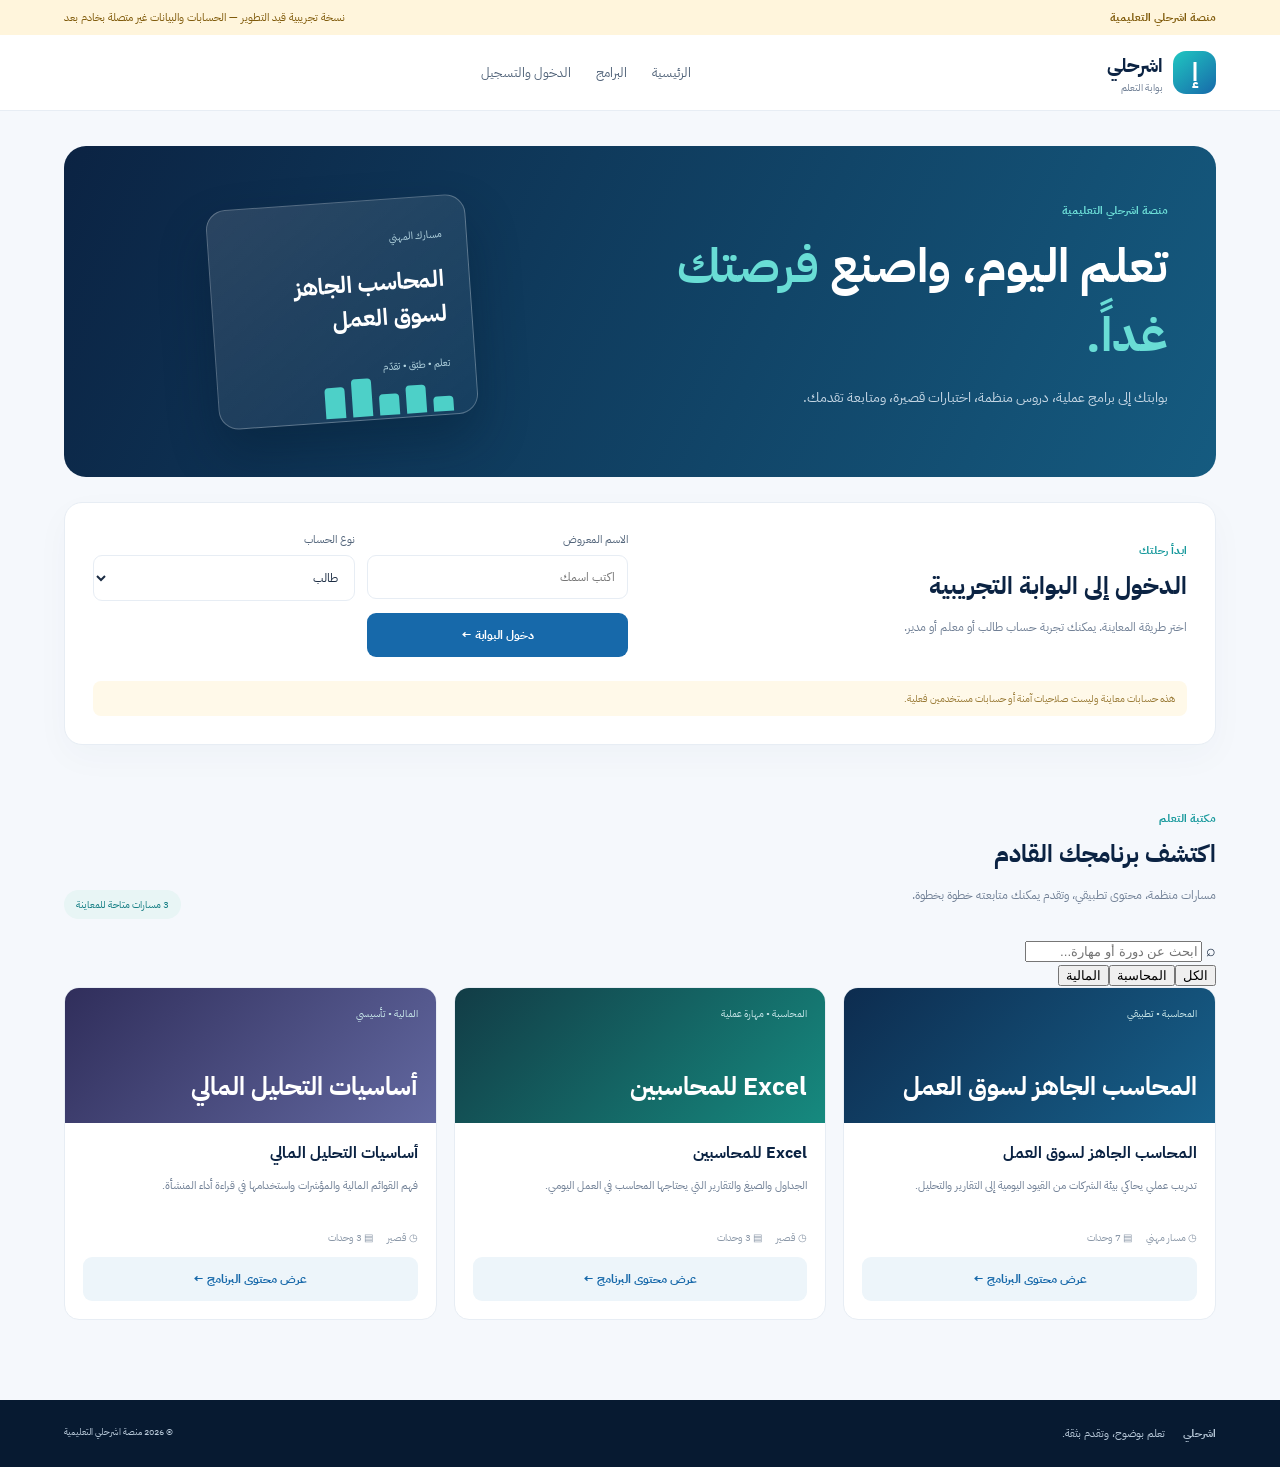
==== commit 33f612d6: "Upgrade unified learning portal catalogue experience" ====
--- a/index.html
+++ b/index.html
@@ -1,9 +1,9 @@
 <!doctype html>
 <html lang="ar" dir="rtl"><head><meta charset="utf-8"><meta name="viewport" content="width=device-width,initial-scale=1"><meta name="theme-color" content="#0b2343"><meta name="description" content="منصة اشرحلي التعليمية"><title>اشرحلي | منصتك التعليمية</title><link rel="stylesheet" href="portal.css"><link rel="preconnect" href="https://fonts.googleapis.com"><link href="https://fonts.googleapis.com/css2?family=IBM+Plex+Sans+Arabic:wght@400;500;600;700&display=swap" rel="stylesheet"></head>
-<body id="top"><div class="notice"><span>نسخة تجريبية تفاعلية</span><span>البيانات تحفظ على هذا الجهاز فقط — لا يوجد تسجيل دخول أو قاعدة بيانات حقيقية بعد</span></div>
+<body id="top"><div class="notice"><span>منصة اشرحلي التعليمية</span><span>نسخة تجريبية قيد التطوير — الحسابات والبيانات غير متصلة بخادم بعد</span></div>
 <header class="bar"><a class="brand" href="/"><span class="logo">إ</span><span><b>اشرحلي</b><small>بوابة التعلم</small></span></a><nav><a href="#top">الرئيسية</a><a href="#catalog">البرامج</a><a href="#login">الدخول والتسجيل</a></nav><div id="userArea"></div></header>
 <main id="app" class="shell"><section class="welcome"><div><span class="eyebrow">منصة اشرحلي التعليمية</span><h1>تعلم اليوم، واصنع <em>فرصتك غداً.</em></h1><p>بوابتك إلى برامج عملية، دروس منظمة، اختبارات قصيرة، ومتابعة تقدمك.</p></div><div class="welcome-art"><div class="art-card"><span>مسارك المهني</span><strong>المحاسب الجاهز<br>لسوق العمل</strong><small>تعلم • طبّق • تقدّم</small><div class="art-bars"><i></i><i></i><i></i><i></i><i></i></div></div></div></section>
 <section id="login" class="login-panel"><div><span class="eyebrow">ابدأ رحلتك</span><h2>الدخول إلى البوابة التجريبية</h2><p>اختر طريقة المعاينة. يمكنك تجربة حساب طالب أو معلم أو مدير.</p></div><form id="loginForm"><label>الاسم المعروض<input id="displayName" placeholder="اكتب اسمك" required maxlength="40"></label><label>نوع الحساب<select id="role"><option value="student">طالب</option><option value="teacher">معلم</option><option value="admin">مدير المنصة</option></select></label><button class="btn primary" type="submit">دخول البوابة ←</button></form><div class="login-foot">هذه حسابات معاينة وليست صلاحيات آمنة أو حسابات مستخدمين فعلية.</div></section>
 <section id="dashboard" hidden></section>
-<section id="catalog" class="catalog"><div class="section-head"><div><span class="eyebrow">المسارات التعليمية</span><h2>برامج اشرحلي</h2><p>محتوى تدريبي مرتب يساعدك على بناء مهارات قابلة للتطبيق.</p></div><span class="count">3 مسارات تجريبية</span></div><div class="course-grid" id="courseGrid"></div></section>
+<section id="catalog" class="catalog"><div class="section-head"><div><span class="eyebrow">مكتبة التعلم</span><h2>اكتشف برنامجك القادم</h2><p>مسارات منظمة، محتوى تطبيقي، وتقدم يمكنك متابعته خطوة بخطوة.</p></div><span class="count">3 مسارات متاحة للمعاينة</span></div><div class="catalog-tools"><label class="catalog-search">⌕ <input id="courseSearch" type="search" placeholder="ابحث عن دورة أو مهارة..." aria-label="ابحث عن دورة"></label><div class="catalog-filters" role="group" aria-label="تصفية البرامج"><button class="filter-chip active" data-category="all">الكل</button><button class="filter-chip" data-category="المحاسبة">المحاسبة</button><button class="filter-chip" data-category="المالية">المالية</button></div></div><div class="course-grid" id="courseGrid"></div><p id="emptyCourses" class="empty-courses" hidden>لا توجد برامج تطابق بحثك. جرّب كلمة أخرى.</p></section>
 </main><footer><div><b>اشرحلي</b><span>تعلم بوضوح، وتقدم بثقة.</span></div><small>© <span id="year"></span> منصة اشرحلي التعليمية</small></footer><div id="toast" role="status"></div><script src="portal.js"></script></body></html>
